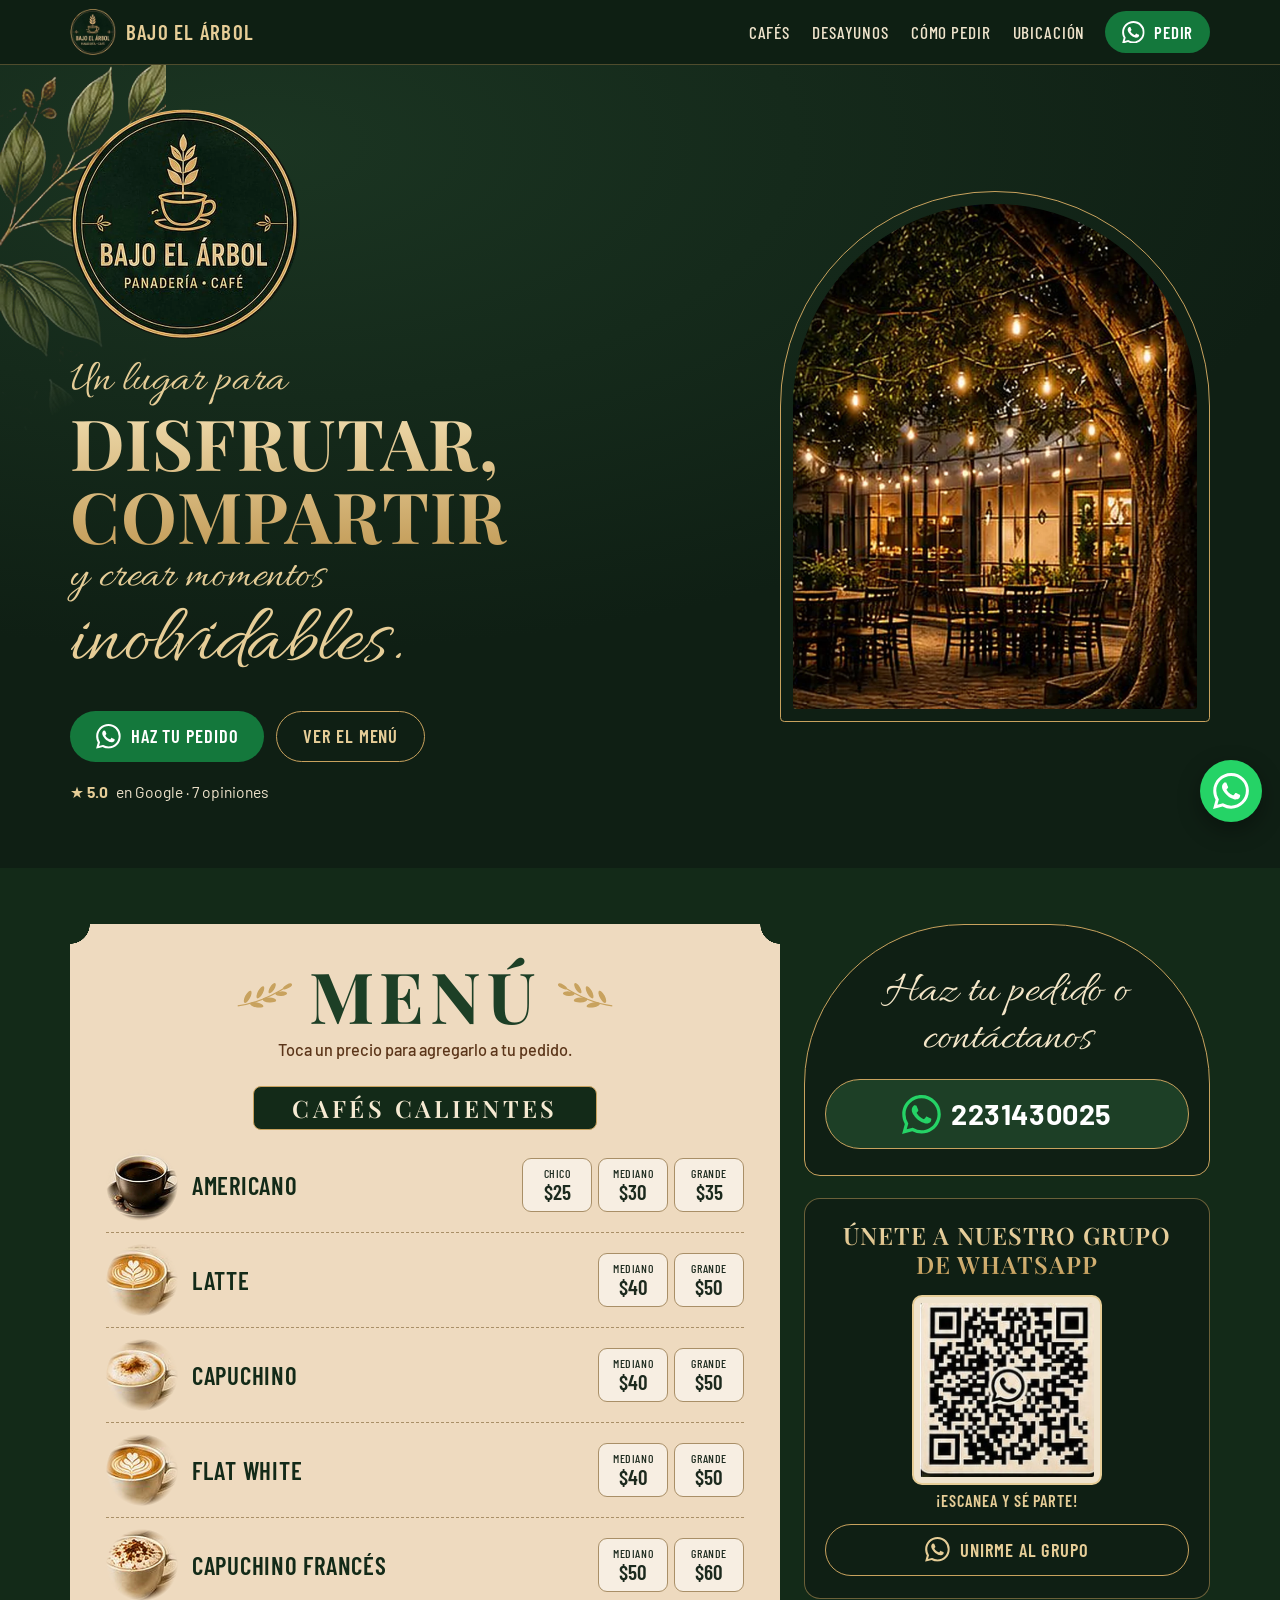
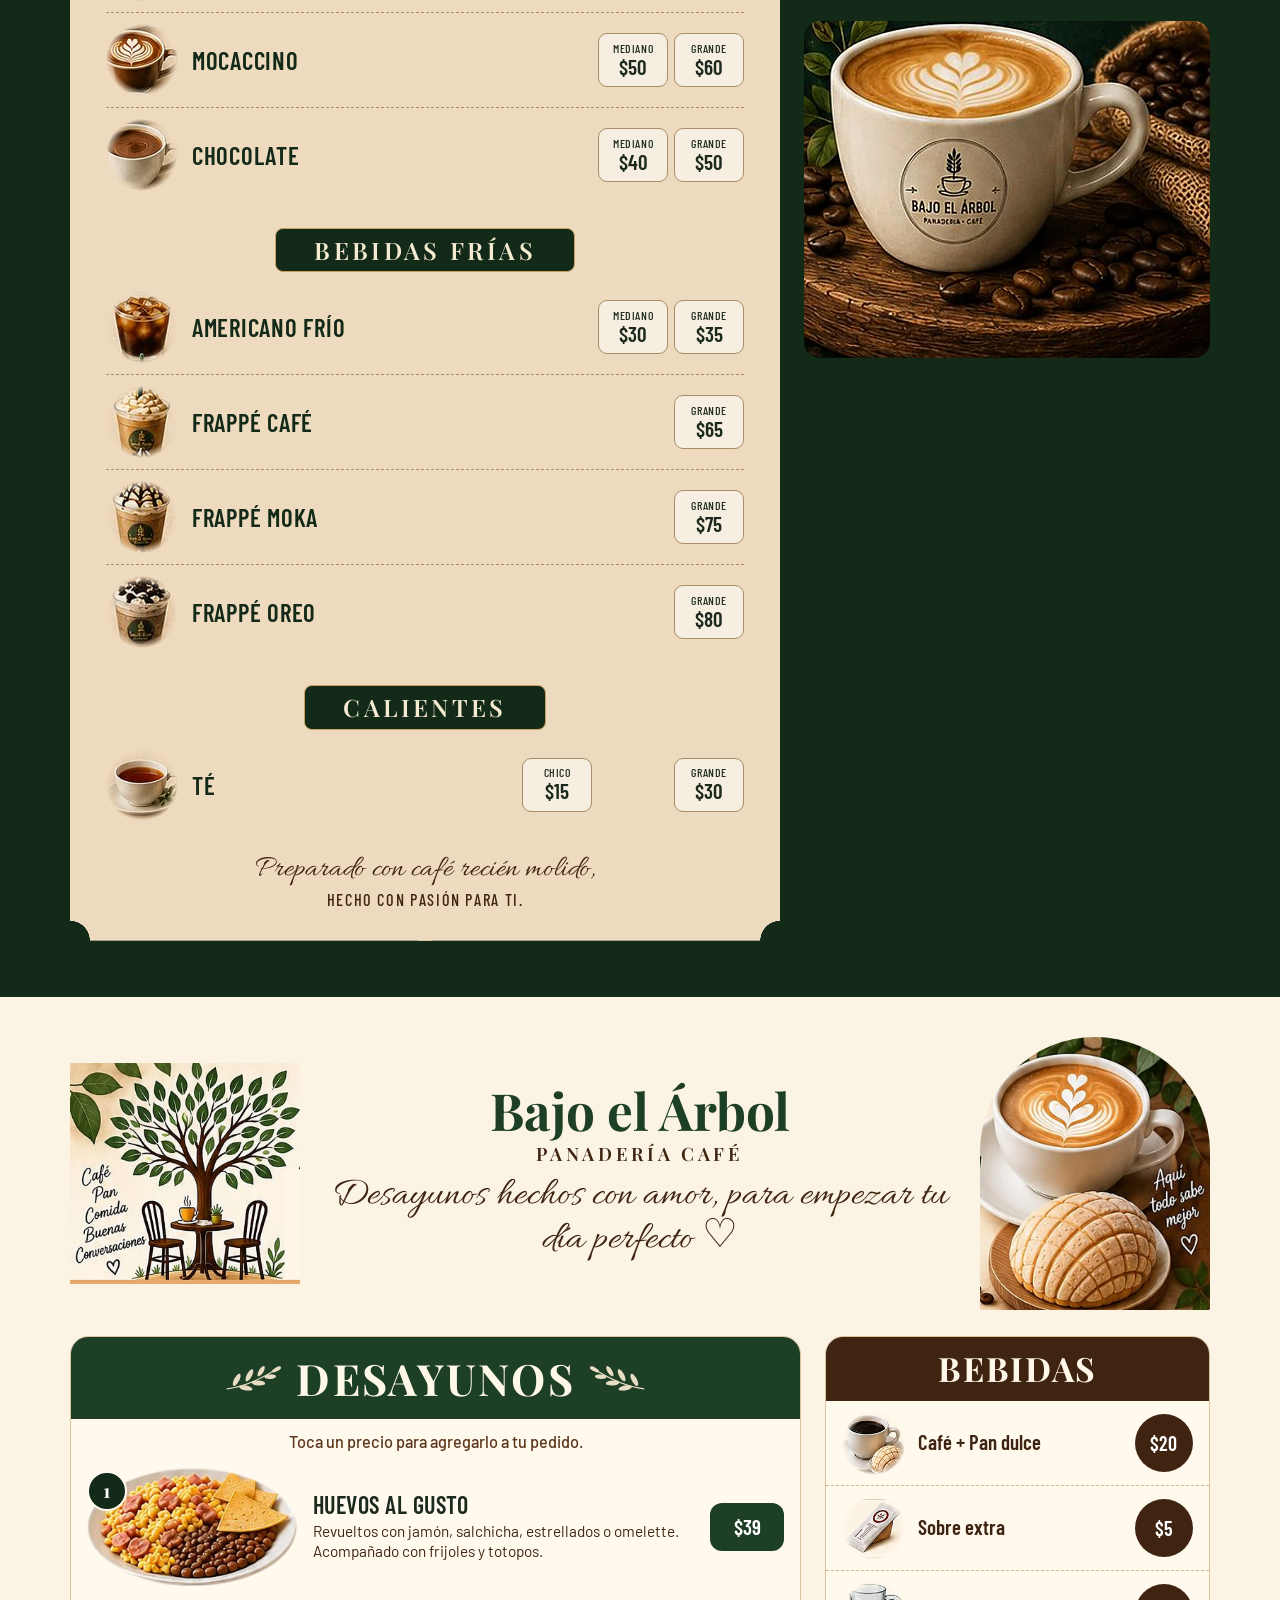
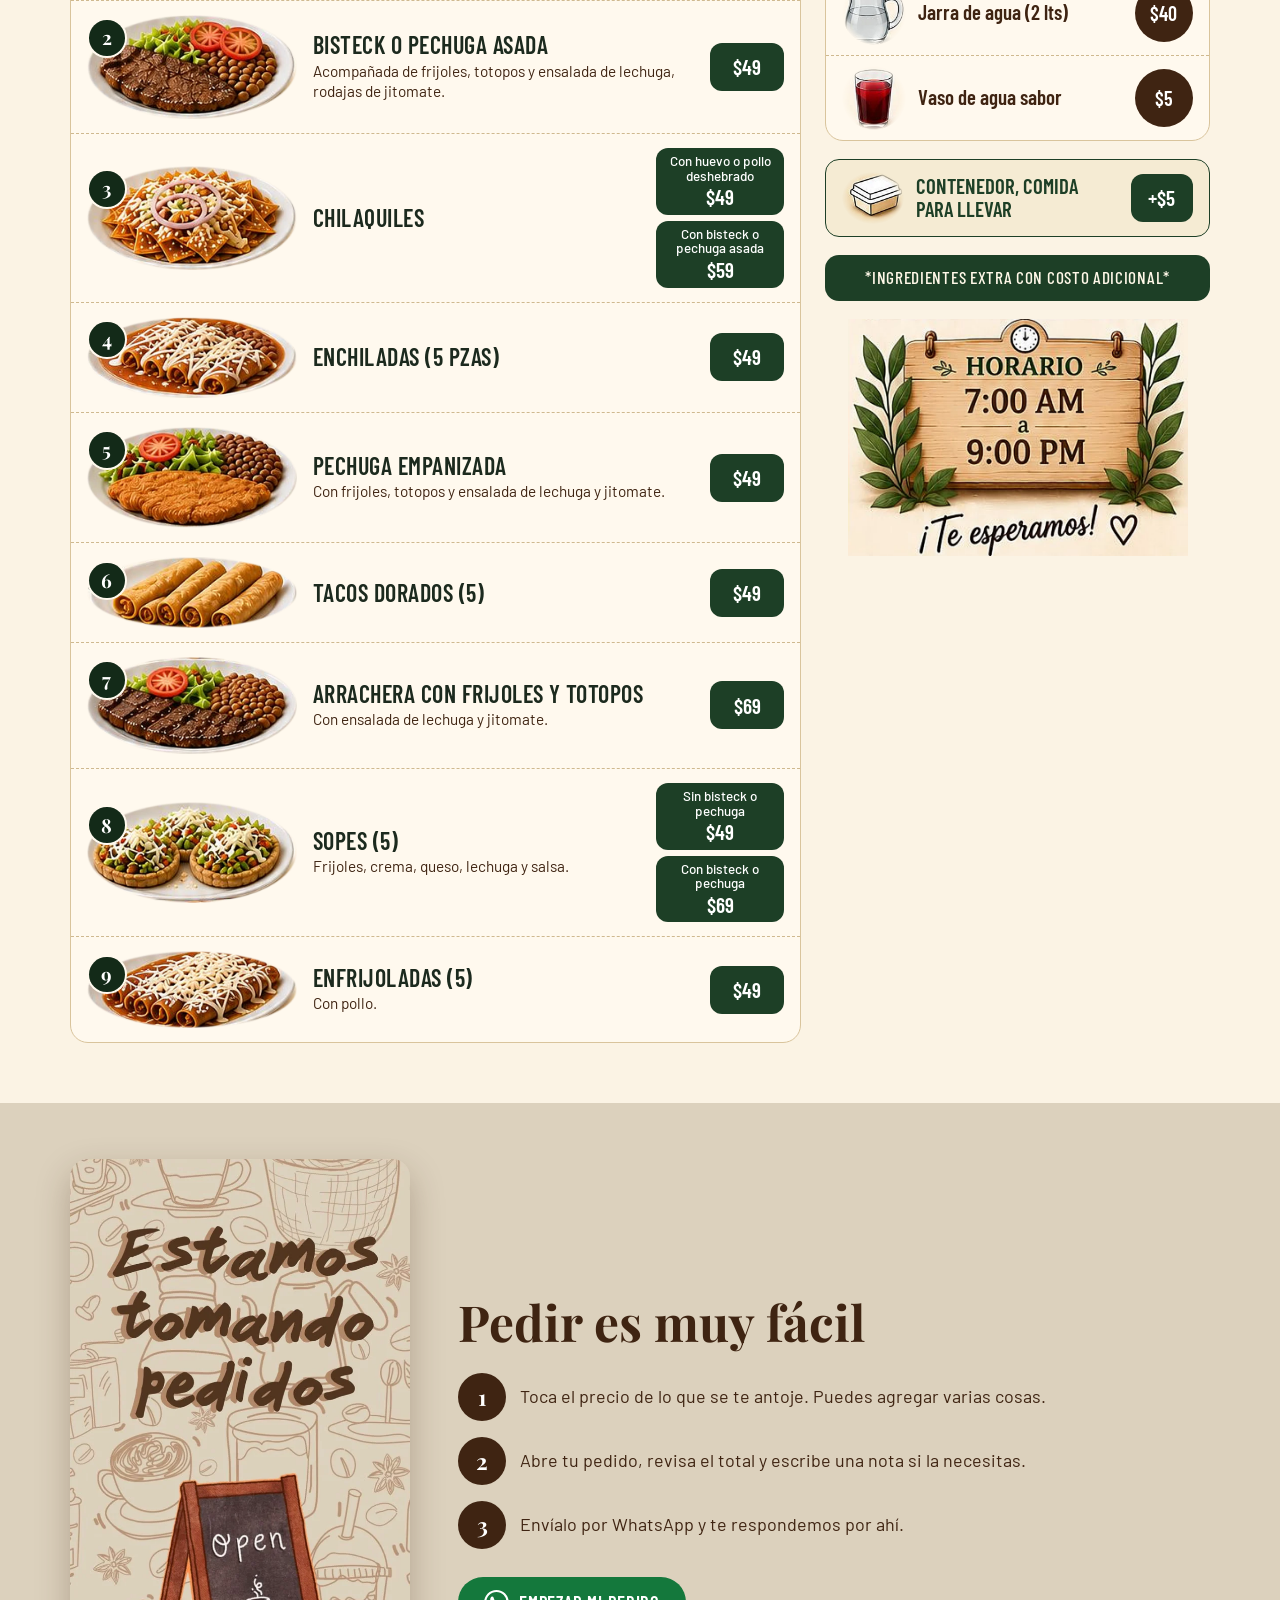
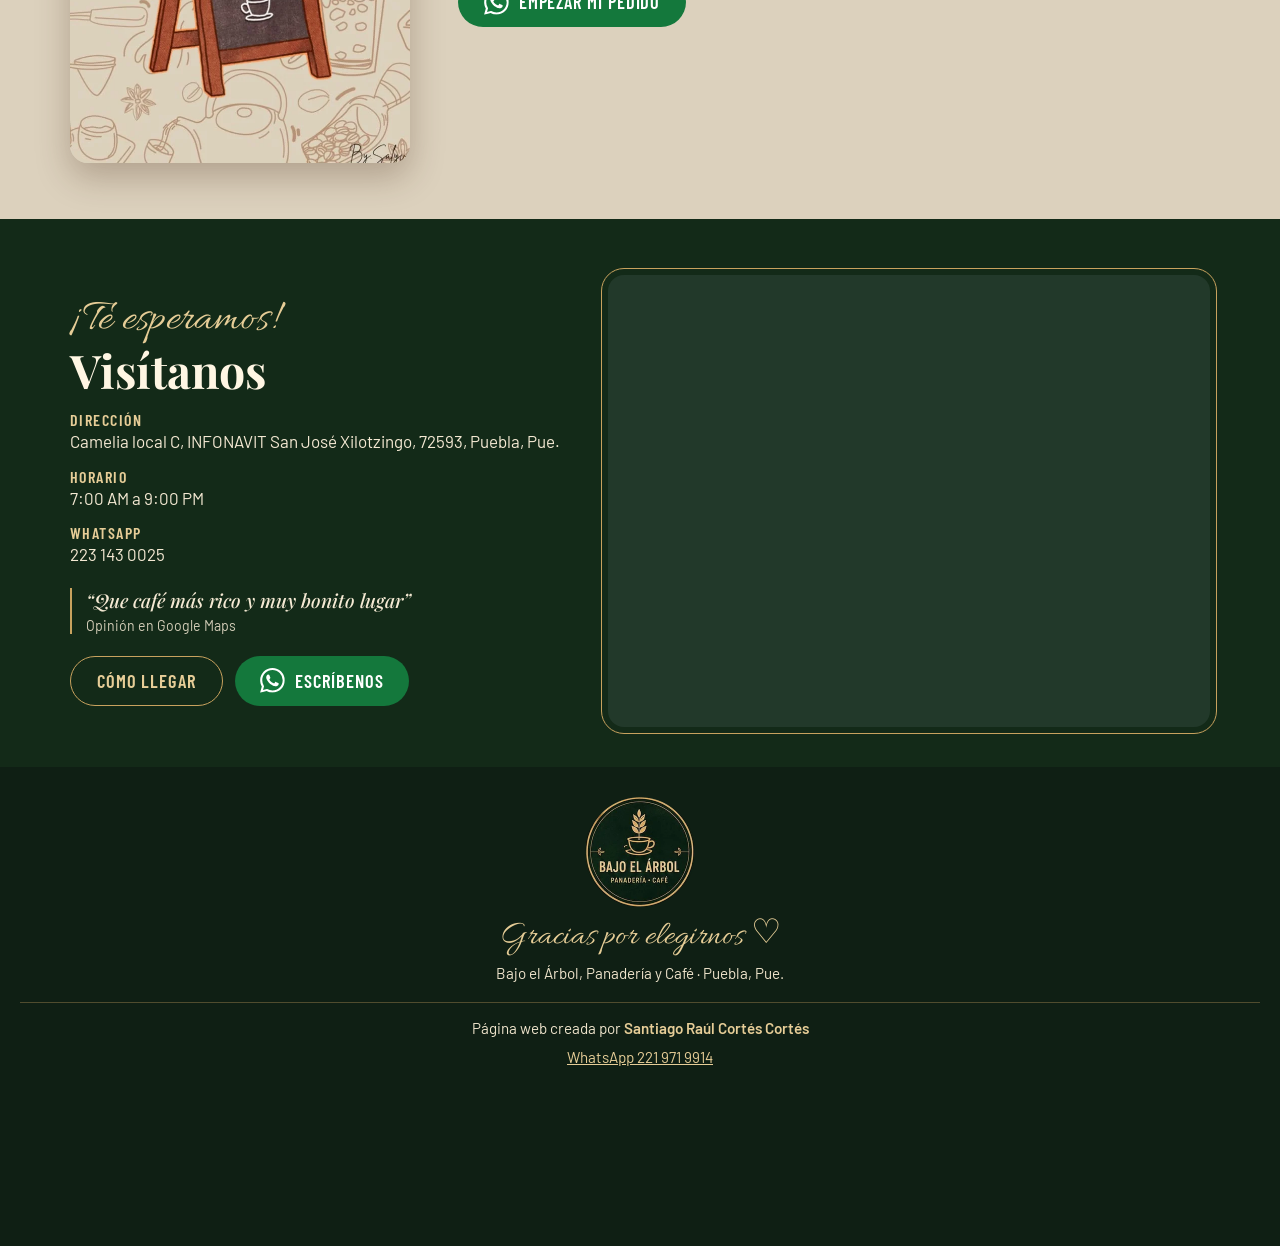
==== index.html @ 3398c183 "Página web de Bajo el Árbol, Panadería y Café Co-Authored-By: Claude Opus 5.5 <noreply@anthropic.com" ====
<!doctype html>
<html lang="es-MX">
<head>
<meta charset="utf-8">
<meta name="viewport" content="width=device-width,initial-scale=1">
<title>Bajo el Árbol | Panadería y café en Xilotzingo, Puebla</title>
<meta name="description" content="Café recién molido, frappés, pan y desayunos desde $39 en INFONAVIT San José Xilotzingo, Puebla. De 7:00 AM a 9:00 PM. Haz tu pedido por WhatsApp.">
<meta name="theme-color" content="#0f1f14">
<meta property="og:title" content="Bajo el Árbol | Panadería y café">
<meta property="og:description" content="Un lugar para disfrutar, compartir y crear momentos inolvidables. Haz tu pedido por WhatsApp.">
<link rel="icon" href="[data-uri]">
<style>@font-face {
  font-family: 'Allura';
  font-style: normal;
  font-weight: 400;
  font-display: swap;
  src: url([data-uri]) format('woff2');
  unicode-range: U+0000-00FF, U+0131, U+0152-0153, U+02BB-02BC, U+02C6, U+02DA, U+02DC, U+0304, U+0308, U+0329, U+2000-206F, U+20AC, U+2122, U+2191, U+2193, U+2212, U+2215, U+FEFF, U+FFFD;
}
@font-face {
  font-family: 'Barlow';
  font-style: normal;
  font-weight: 400;
  font-display: swap;
  src: url([data-uri]) format('woff2');
  unicode-range: U+0000-00FF, U+0131, U+0152-0153, U+02BB-02BC, U+02C6, U+02DA, U+02DC, U+0304, U+0308, U+0329, U+2000-206F, U+20AC, U+2122, U+2191, U+2193, U+2212, U+2215, U+FEFF, U+FFFD;
}
@font-face {
  font-family: 'Barlow';
  font-style: normal;
  font-weight: 500;
  font-display: swap;
  src: url([data-uri]) format('woff2');
  unicode-range: U+0000-00FF, U+0131, U+0152-0153, U+02BB-02BC, U+02C6, U+02DA, U+02DC, U+0304, U+0308, U+0329, U+2000-206F, U+20AC, U+2122, U+2191, U+2193, U+2212, U+2215, U+FEFF, U+FFFD;
}
@font-face {
  font-family: 'Barlow';
  font-style: normal;
  font-weight: 600;
  font-display: swap;
  src: url([data-uri]) format('woff2');
  unicode-range: U+0000-00FF, U+0131, U+0152-0153, U+02BB-02BC, U+02C6, U+02DA, U+02DC, U+0304, U+0308, U+0329, U+2000-206F, U+20AC, U+2122, U+2191, U+2193, U+2212, U+2215, U+FEFF, U+FFFD;
}
@font-face {
  font-family: 'Barlow';
  font-style: normal;
  font-weight: 700;
  font-display: swap;
  src: url([data-uri]) format('woff2');
  unicode-range: U+0000-00FF, U+0131, U+0152-0153, U+02BB-02BC, U+02C6, U+02DA, U+02DC, U+0304, U+0308, U+0329, U+2000-206F, U+20AC, U+2122, U+2191, U+2193, U+2212, U+2215, U+FEFF, U+FFFD;
}
@font-face {
  font-family: 'Barlow Condensed';
  font-style: normal;
  font-weight: 500;
  font-display: swap;
  src: url([data-uri]) format('woff2');
  unicode-range: U+0000-00FF, U+0131, U+0152-0153, U+02BB-02BC, U+02C6, U+02DA, U+02DC, U+0304, U+0308, U+0329, U+2000-206F, U+20AC, U+2122, U+2191, U+2193, U+2212, U+2215, U+FEFF, U+FFFD;
}
@font-face {
  font-family: 'Barlow Condensed';
  font-style: normal;
  font-weight: 600;
  font-display: swap;
  src: url([data-uri]) format('woff2');
  unicode-range: U+0000-00FF, U+0131, U+0152-0153, U+02BB-02BC, U+02C6, U+02DA, U+02DC, U+0304, U+0308, U+0329, U+2000-206F, U+20AC, U+2122, U+2191, U+2193, U+2212, U+2215, U+FEFF, U+FFFD;
}
@font-face {
  font-family: 'Playfair Display';
  font-style: italic;
  font-weight: 500;
  font-display: swap;
  src: url([data-uri]) format('woff2');
  unicode-range: U+0000-00FF, U+0131, U+0152-0153, U+02BB-02BC, U+02C6, U+02DA, U+02DC, U+0304, U+0308, U+0329, U+2000-206F, U+20AC, U+2122, U+2191, U+2193, U+2212, U+2215, U+FEFF, U+FFFD;
}
@font-face {
  font-family: 'Playfair Display';
  font-style: normal;
  font-weight: 600;
  font-display: swap;
  src: url([data-uri]) format('woff2');
  unicode-range: U+0000-00FF, U+0131, U+0152-0153, U+02BB-02BC, U+02C6, U+02DA, U+02DC, U+0304, U+0308, U+0329, U+2000-206F, U+20AC, U+2122, U+2191, U+2193, U+2212, U+2215, U+FEFF, U+FFFD;
}
@font-face {
  font-family: 'Playfair Display';
  font-style: normal;
  font-weight: 700;
  font-display: swap;
  src: url([data-uri]) format('woff2');
  unicode-range: U+0000-00FF, U+0131, U+0152-0153, U+02BB-02BC, U+02C6, U+02DA, U+02DC, U+0304, U+0308, U+0329, U+2000-206F, U+20AC, U+2122, U+2191, U+2193, U+2212, U+2215, U+FEFF, U+FFFD;
}</style>
<script type="application/ld+json">{"@context":"https://schema.org","@type":"CafeOrCoffeeShop","name":"Bajo el Árbol, Panadería y Café","servesCuisine":["Café","Panadería","Desayunos mexicanos"],"priceRange":"$","address":{"@type":"PostalAddress","streetAddress":"Camelia local C, INFONAVIT San José Xilotzingo","postalCode":"72593","addressLocality":"Heroica Puebla de Zaragoza","addressRegion":"Puebla","addressCountry":"MX"},"geo":{"@type":"GeoCoordinates","latitude":18.9895016,"longitude":-98.1973032},"hasMap":"https://maps.app.goo.gl/rSe357Wi8hn8R2sv7"}</script>
<style>
:root{--bosque:#0f1f14;--bosque2:#132a18;--verde:#1d3f26;--oro:#c8a25e;--oro2:#e6cd97;--papel:#eedabf;--linea:#a98f67;--crema:#fbf3e4;--cafe:#3f2412;--cafe2:#5b3519;--beige:#dcd1bd;--tinta:#1c2a1e;--wa:#25d366;--wa2:#14783c;
--serif:"Playfair Display",Georgia,serif;--cond:"Barlow Condensed","Arial Narrow",sans-serif;--sans:"Barlow",system-ui,sans-serif;--script:"Allura","Segoe Script",cursive}
*{box-sizing:border-box}html{scroll-behavior:smooth;scroll-padding-top:76px;-webkit-text-size-adjust:100%}
body{margin:0;font:400 17px/1.5 var(--sans);color:var(--tinta);background:var(--bosque)}
img{max-width:100%;height:auto;display:block}ul{list-style:none;margin:0;padding:0}h1,h2,h3,h4,p{margin:0}a{color:inherit}
button{font:inherit;color:inherit;background:none;border:0;cursor:pointer}
:focus-visible{outline:3px solid var(--oro2);outline-offset:2px}
.sr{position:absolute;width:1px;height:1px;overflow:hidden;clip-path:inset(50%);white-space:nowrap}
.ico{width:1.35em;height:1.35em;fill:currentColor;flex:none}
.rama{width:58px;height:26px;color:var(--oro);flex:none}.rama.inv{transform:scaleX(-1)}
.envuelto{width:min(1180px,100%);margin-inline:auto;padding-inline:20px}
.btn{display:inline-flex;align-items:center;justify-content:center;gap:.55em;min-height:50px;padding:.7em 1.4em;border-radius:999px;font:600 1.15rem/1.1 var(--cond);letter-spacing:.05em;text-transform:uppercase;text-decoration:none;transition:background .15s,color .15s,transform .15s}
.btn:hover{transform:translateY(-1px)}
.btn-wa{background:var(--wa2);color:#fff}.btn-wa:hover{background:#0f6531}
.btn-oro{border:1.5px solid var(--oro);color:var(--oro2)}.btn-oro:hover{background:var(--oro);color:var(--bosque)}
.guion{font:400 clamp(2rem,5vw,2.8rem)/1.1 var(--script)}

/* Encabezado */
.top{position:sticky;top:0;z-index:20;background:rgba(15,31,20,.97);border-bottom:1px solid rgba(200,162,94,.35)}
.top .envuelto{display:flex;align-items:center;gap:20px;min-height:64px}
.marca{display:flex;align-items:center;gap:10px;text-decoration:none;color:var(--oro2);font:600 1.3rem/1 var(--cond);letter-spacing:.06em;text-transform:uppercase}
.marca img{width:46px;height:46px}
.top nav{display:flex;gap:22px;margin-left:auto}
.top nav a{font:500 1.08rem var(--cond);letter-spacing:.05em;color:#efe4cc;text-decoration:none;text-transform:uppercase;padding:8px 0}
.top nav a:hover{color:var(--oro2)}
.top .btn{min-height:42px;padding:.45em 1em;font-size:1.05rem}
@media(max-width:820px){.top nav{display:none}.top .btn{margin-left:auto}}

/* Portada */
.hero{position:relative;overflow:hidden;background:radial-gradient(120% 90% at 20% 10%,#1b3522 0,var(--bosque) 70%);color:var(--oro2)}
.hojas{position:absolute;left:0;top:0;width:clamp(90px,13vw,190px);mix-blend-mode:lighten;opacity:.8;pointer-events:none;-webkit-mask-image:linear-gradient(150deg,#000 30%,transparent 72%);mask-image:linear-gradient(150deg,#000 30%,transparent 72%)}
.hero .envuelto{position:relative;display:grid;grid-template-columns:1.1fr .9fr;gap:40px;align-items:center;padding-block:44px 64px}
.hero-logo{width:clamp(170px,19vw,230px);margin-bottom:18px}
.hero h1{font-weight:400}
.hero h1 .guion{display:block;color:var(--oro2)}
.hero h1 strong{display:block;font:700 clamp(2.5rem,6.2vw,4.4rem)/1.04 var(--serif);letter-spacing:.015em;text-transform:uppercase;background:linear-gradient(180deg,#f0dcae,#c39c58);-webkit-background-clip:text;background-clip:text;color:transparent}
.hero h1 .inol{font-size:clamp(3rem,8vw,5.2rem);line-height:1}
.hero-cta{display:flex;flex-wrap:wrap;gap:12px;margin-top:26px}
.estrellas{display:inline-flex;align-items:center;gap:8px;margin-top:18px;color:#efe4cc;font-size:.98rem;text-decoration:none}
.estrellas b{color:var(--oro2)}.estrellas:hover{text-decoration:underline}
.arco{position:relative;justify-self:end;width:min(430px,100%);padding:12px;border:1.5px solid var(--oro);border-radius:999px 999px 20px 20px}
.arco img{width:100%;aspect-ratio:4/5;object-fit:cover;border-radius:999px 999px 12px 12px}
@media(max-width:820px){.hero .envuelto{grid-template-columns:1fr;text-align:center;padding-block:28px 44px;gap:30px}.hero-logo{margin-inline:auto}.hero-cta{justify-content:center}.arco{justify-self:center;width:min(340px,100%)}}

/* Menú de cafés */
.cafes{position:relative;background:var(--bosque2);padding-block:56px}
.cafes-grid{display:grid;grid-template-columns:minmax(0,1.75fr) minmax(280px,1fr);gap:24px;align-items:start}
.papel{--r:20px;position:relative;padding:36px clamp(14px,3vw,36px) 28px;background:radial-gradient(var(--r) at 0 0,#0000 98%,var(--papel)) 0 0/51% 51% no-repeat,radial-gradient(var(--r) at 100% 0,#0000 98%,var(--papel)) 100% 0/51% 51% no-repeat,radial-gradient(var(--r) at 0 100%,#0000 98%,var(--papel)) 0 100%/51% 51% no-repeat,radial-gradient(var(--r) at 100% 100%,#0000 98%,var(--papel)) 100% 100%/51% 51% no-repeat}
.titulo-menu{display:flex;align-items:center;justify-content:center;gap:16px;font:700 clamp(2.6rem,8vw,4.4rem)/1 var(--serif);letter-spacing:.08em;text-transform:uppercase;color:var(--verde)}
.ayuda{text-align:center;font:500 1.02rem/1.3 var(--sans);color:var(--cafe2);margin:8px 0 22px}
.cinta{width:fit-content;margin:26px auto 8px;padding:.28em 1.6em;background:var(--bosque2);border:1px solid var(--oro);border-radius:8px;color:#f6ead2;font:600 clamp(1.15rem,3vw,1.5rem)/1.2 var(--serif);letter-spacing:.14em;text-transform:uppercase;text-align:center}
.fila{display:grid;grid-template-columns:72px minmax(0,1fr) 222px;gap:14px;align-items:center;padding:11px 0;border-bottom:1px dashed var(--linea)}
.lista .fila:last-child{border-bottom:0}
.taza-mini{width:72px;height:72px;object-fit:cover;-webkit-mask-image:radial-gradient(closest-side,#000 78%,transparent 100%);mask-image:radial-gradient(closest-side,#000 78%,transparent 100%)}
.fila h4{font:600 clamp(1.15rem,3.2vw,1.55rem)/1.05 var(--cond);letter-spacing:.03em;text-transform:uppercase;color:var(--bosque2)}
.precios{display:grid;grid-template-columns:repeat(3,1fr);gap:6px}
.precio{position:relative;display:flex;flex-direction:column;align-items:center;justify-content:center;min-height:50px;min-width:44px;padding:4px 2px;border-radius:9px;line-height:1.05;transition:background .15s,color .15s,transform .1s}
.precio small{font:500 .74rem/1.1 var(--cond);letter-spacing:.05em;text-transform:uppercase}
.precio b{font:600 1.32rem/1.1 var(--cond)}
.precios .precio{width:100%;min-height:54px;background:rgba(255,255,255,.55);border:1px solid var(--linea)}
.precios .precio:hover{background:var(--bosque2);color:#fff}
.precio:active{transform:scale(.95)}
.precio.ok{background:var(--wa2)!important;color:#fff!important}
.n{position:absolute;top:-5px;right:-3px;min-width:20px;height:20px;padding:0 5px;border-radius:10px;background:var(--wa2);color:#fff;font:600 .78rem/20px var(--sans);font-style:normal;text-align:center;box-shadow:0 0 0 2px #fff}
.nota-papel{margin-top:22px;text-align:center;color:var(--cafe)}
.nota-papel .guion{display:block;font-size:1.9rem}
.nota-papel span{font:500 1.02rem var(--cond);letter-spacing:.1em;text-transform:uppercase}
@media(max-width:620px){.fila{grid-template-columns:64px minmax(0,1fr);gap:8px 12px;padding:14px 0}.taza-mini{width:64px;height:64px;grid-row:1/3;align-self:start}.fila h4{align-self:end;font-size:1.3rem}.precios{display:flex;gap:8px}.precios>span{flex:0 1 calc(33.33% - 6px);min-width:0}.papel{padding:28px 14px 24px}}

/* Panel lateral */
.panel{display:grid;grid-template-columns:minmax(0,1fr);gap:22px;color:var(--oro2);text-align:center}
.bloque-arco{border:1.5px solid var(--oro);border-radius:160px 160px 16px 16px;padding:44px 20px 26px;background:var(--bosque)}
.bloque-arco .guion{display:block;max-width:10.5em;margin-inline:auto;line-height:1.05;color:#f4e6c8}
.telefono{display:flex;align-items:center;justify-content:center;gap:10px;margin-top:16px;padding:.5em .8em;min-height:58px;border:1.5px solid var(--oro);border-radius:999px;background:var(--verde);color:#fff;font:700 clamp(1.5rem,2.6vw,1.8rem)/1 var(--sans);letter-spacing:.02em;text-decoration:none;transition:background .15s}
.telefono:hover{background:var(--wa2)}
.telefono .ico{color:var(--wa)}.telefono:hover .ico{color:#fff}
.grupo{border:1px solid rgba(200,162,94,.5);border-radius:16px;padding:22px 20px;background:var(--bosque)}
.grupo h3{font:600 1.5rem/1.2 var(--serif);text-transform:uppercase;letter-spacing:.04em;background:linear-gradient(180deg,#f0dcae,#c39c58);-webkit-background-clip:text;background-clip:text;color:transparent}
.qr{width:190px;margin:16px auto 6px;padding:6px;background:#efe3cd;border-radius:10px;border:2px solid var(--oro2)}
.qr-txt{font:600 1.02rem var(--cond);letter-spacing:.06em;text-transform:uppercase;margin-bottom:14px}
.grupo .btn{width:100%}
@media(max-width:940px){.cafes-grid{grid-template-columns:1fr}.panel{max-width:520px;margin-inline:auto;width:100%}}
@media(max-width:820px){.qr,.qr-txt{display:none}.grupo .btn{margin-top:14px}}

/* Desayunos */
.desayunos{background:var(--crema);padding-block:40px 60px;color:var(--cafe)}
.des-cab{display:grid;grid-template-columns:230px 1fr 230px;gap:20px;align-items:center;margin-bottom:26px}
.des-cab>img{width:100%;border-radius:0}
.des-cab .pan{border-radius:999px 999px 16px 16px}
.des-txt{text-align:center}
.des-txt .nombre{font:700 clamp(2rem,5vw,3.2rem)/1.05 var(--serif);color:var(--verde)}
.des-txt .sub{font:600 1.15rem var(--serif);letter-spacing:.2em;text-transform:uppercase;margin:4px 0 8px}
.des-txt .guion{display:block;font-size:clamp(1.8rem,4vw,2.5rem)}
@media(max-width:900px){.des-cab{grid-template-columns:1fr;justify-items:center}.des-cab .arbol{display:none}.des-cab .pan{order:2;width:min(240px,70%)}}
.des-grid{display:grid;grid-template-columns:minmax(0,1.9fr) minmax(280px,1fr);gap:24px;align-items:start}
@media(max-width:940px){.des-grid{grid-template-columns:1fr}}
.caja{background:#fff9ee;border:1px solid #d9c49c;border-radius:18px;overflow:hidden}
.caja-tit{display:flex;align-items:center;justify-content:center;gap:14px;padding:.3em 1em;background:var(--verde);color:#fff8e8;font:700 clamp(1.8rem,4.6vw,2.7rem)/1.3 var(--serif);letter-spacing:.05em;text-transform:uppercase}
.caja-tit .rama{color:#e7ddc4}
.caja-tit.cafe{background:var(--cafe);font-size:clamp(1.6rem,3.5vw,2.1rem)}
.plato{display:grid;grid-template-columns:minmax(120px,210px) minmax(0,1fr) auto;gap:16px;align-items:center;padding:14px 16px;border-bottom:1px dashed #cfb98f}
.plato:last-child{border-bottom:0}
.plato-img{position:relative}
.plato-img img{width:100%}
.num{position:absolute;top:0;left:0;width:17%;aspect-ratio:1;margin:2.5% 0 0 1%;display:grid;place-items:center;border-radius:50%;background:var(--bosque2);color:#fff;font:700 clamp(.82rem,1.9vw,1.2rem)/1 var(--serif);box-shadow:0 0 0 2px #fff9ee}
.plato h4{font:600 clamp(1.25rem,2.6vw,1.5rem)/1.1 var(--cond);letter-spacing:.02em;text-transform:uppercase;color:var(--tinta)}
.plato p{font-size:.96rem;line-height:1.3;margin-top:3px;color:var(--cafe)}
.plato-precios{display:flex;flex-direction:column;gap:6px;align-items:stretch}
.precio.verde{background:var(--verde);color:#fff;border-radius:12px;min-width:74px;min-height:48px}
.precio.verde:hover{background:var(--wa2)}
.precio.largo{max-width:128px;padding:6px 8px}
.precio.largo small{text-transform:none;font:500 .84rem/1.1 var(--sans);letter-spacing:0;margin-bottom:2px}
@media(max-width:640px){.plato{grid-template-columns:minmax(0,1fr);gap:10px;padding:18px 16px}.plato-img{width:min(260px,82%);margin-inline:auto}.num{font-size:1rem}.plato-precios{flex-direction:row;gap:8px}.plato-precios .precio{flex:1;max-width:none;min-height:52px}.plato h4{font-size:1.4rem}.plato p{font-size:1rem}}
.lateral{display:grid;grid-template-columns:minmax(0,1fr);gap:18px}
.bebida{display:grid;grid-template-columns:64px minmax(0,1fr) auto;gap:12px;align-items:center;padding:10px 16px;border-bottom:1px dashed #cfb98f}
.bebida:last-child{border-bottom:0}
.bebida img{width:64px;height:64px;object-fit:cover;-webkit-mask-image:radial-gradient(closest-side,#000 78%,transparent 100%);mask-image:radial-gradient(closest-side,#000 78%,transparent 100%)}
.bebida h4{font:600 1.3rem/1.1 var(--cond);color:var(--cafe)}
.precio.redondo{width:58px;height:58px;min-height:0;border-radius:50%;background:var(--cafe);color:#fff}
.precio.redondo:hover{background:var(--wa2)}
.precio.redondo b{font-size:1.25rem}
.extra{display:grid;grid-template-columns:auto minmax(0,1fr) auto;gap:12px;align-items:center;padding:12px 16px;border:1.5px solid var(--verde);border-radius:14px;background:#f5ebd3;color:var(--verde)}
.extra img{width:62px;-webkit-mask-image:radial-gradient(closest-side,#000 74%,transparent 100%);mask-image:radial-gradient(closest-side,#000 74%,transparent 100%)}
.extra h4{font:600 1.3rem/1.1 var(--cond);text-transform:uppercase}
.extra .precio.verde{min-width:62px}
.aviso{padding:12px 16px;border-radius:14px;background:var(--verde);color:#fff8e8;text-align:center;font:500 1.08rem/1.25 var(--cond);letter-spacing:.04em;text-transform:uppercase}
.letrero{width:min(340px,100%);margin-inline:auto}

/* Cómo pedir */
.pedir{background:var(--beige);color:var(--cafe);padding-block:56px}
.pedir .envuelto{display:grid;grid-template-columns:minmax(0,340px) minmax(0,1fr);gap:48px;align-items:center}
.pedir img.poster{width:100%;border-radius:18px;box-shadow:0 14px 34px rgba(63,36,18,.28)}
.pedir h2{font:700 clamp(2.1rem,5vw,3.1rem)/1.1 var(--serif);color:var(--cafe)}
.pasos{counter-reset:p;margin:24px 0 28px;padding:0;list-style:none;display:grid;gap:16px}
.pasos li{counter-increment:p;display:grid;grid-template-columns:48px 1fr;gap:14px;align-items:center;font-size:1.12rem;line-height:1.3}
.pasos li::before{content:counter(p);display:grid;place-items:center;width:48px;height:48px;border-radius:50%;background:var(--cafe);color:#fff;font:700 1.4rem var(--serif)}
@media(max-width:760px){.pedir .envuelto{grid-template-columns:1fr;gap:30px}.pedir img.poster{width:min(300px,100%);margin-inline:auto;order:2}}

/* Ubicación */
.ubica{position:relative;overflow:hidden;background:var(--bosque2);color:#f4e9d3;padding-block:56px 40px}
.ubica .envuelto{display:grid;grid-template-columns:minmax(0,1fr) minmax(0,1.2fr);gap:36px;align-items:center}
.ubica .guion{color:var(--oro2);display:block}
.ubica h2{font:700 clamp(2rem,4.6vw,2.9rem)/1.1 var(--serif);color:#fff6e3;margin-bottom:14px}
.dato{margin-top:12px}.dato b{display:block;font:600 1rem var(--cond);letter-spacing:.09em;text-transform:uppercase;color:var(--oro2)}
.cita{margin:20px 0;padding-left:14px;border-left:2px solid var(--oro);font:italic 500 1.2rem/1.3 var(--serif)}
.cita small{display:block;font:400 .88rem var(--sans);margin-top:4px;opacity:.85}
.ubica .acciones{display:flex;flex-wrap:wrap;gap:12px;margin-top:22px}
.mapa{width:100%;aspect-ratio:4/3;border:0;border-radius:16px;outline:1.5px solid var(--oro);outline-offset:6px;background:#22392a}
@media(max-width:820px){.ubica .envuelto{grid-template-columns:1fr}}
.pie{background:var(--bosque);color:#efe4cc;text-align:center;padding:30px 20px 170px}
.pie img{width:110px;margin:0 auto 12px}
.pie .guion{display:block;color:var(--oro2);font-size:2.1rem}
.pie p{font-size:.95rem;margin-top:6px}
.creador{margin-top:18px!important;padding-top:14px;border-top:1px solid rgba(200,162,94,.35);line-height:1.5}.creador b{font-weight:600;color:var(--oro2)}.creador a{display:inline-block;padding:6px 4px;color:var(--oro2)}

/* WhatsApp flotante y pedido */
.flotante{position:fixed;right:18px;bottom:78px;z-index:30;width:62px;height:62px;display:grid;place-items:center;border-radius:50%;background:var(--wa);color:#fff;box-shadow:0 8px 22px rgba(0,0,0,.35);transition:transform .15s,bottom .2s}
.flotante:hover{transform:scale(1.07)}.flotante svg{width:36px;height:36px;fill:currentColor}
.con-pedido .flotante{bottom:148px}
.barra{position:fixed;left:50%;bottom:74px;z-index:29;transform:translateX(-50%);width:min(560px,calc(100% - 24px));display:flex;align-items:center;justify-content:space-between;gap:12px;min-height:60px;padding:8px 10px 8px 22px;border-radius:999px;background:var(--bosque);border:1.5px solid var(--oro);color:#fff;font:600 1.2rem var(--cond);letter-spacing:.03em;box-shadow:0 10px 26px rgba(0,0,0,.4)}
.barra[hidden]{display:none}
.barra em{font-style:normal;padding:.55em 1em;border-radius:999px;background:var(--wa2);text-transform:uppercase;font-size:1.05rem}
.hoja{width:min(520px,100%);max-height:88vh;max-height:88dvh;padding:0;border:0;border-radius:20px;background:var(--crema);color:var(--cafe)}
.hoja::backdrop{background:rgba(8,16,10,.65)}
.hoja-int{display:flex;flex-direction:column;gap:14px;padding:22px}
.hoja-cab{display:flex;justify-content:space-between;align-items:center}
.hoja h2{font:700 1.8rem var(--serif);color:var(--verde)}
.cerrar{width:44px;height:44px;border-radius:50%;font-size:1.6rem;line-height:1}.cerrar:hover{background:#eadfc6}
.items li{display:grid;grid-template-columns:minmax(0,1fr) auto auto;gap:10px;align-items:center;padding:9px 0;border-bottom:1px dashed #cfb98f}
.items .nom{font-weight:500;line-height:1.2}
.items .sub{font-weight:600;min-width:46px;text-align:right}
.cant{display:flex;align-items:center;gap:2px}
.cant button{width:40px;height:40px;border-radius:50%;background:#eadfc6;font-size:1.25rem;font-weight:600;color:var(--verde)}
.cant button:hover{background:var(--oro2)}.cant span{min-width:26px;text-align:center;font-weight:600}
.total{display:flex;justify-content:space-between;font:700 1.45rem var(--serif);color:var(--verde)}
.hoja label{font-weight:500;font-size:.98rem}
.hoja textarea{display:block;width:100%;margin-top:5px;padding:10px 12px;min-height:72px;border:1px solid #bfa97f;border-radius:10px;background:#fff;font:inherit;color:var(--tinta);resize:vertical}
.hoja .btn{width:100%}
.vaciar{align-self:center;padding:8px 12px;text-decoration:underline;color:var(--cafe2)}
.nota-ext{font-size:.92rem;line-height:1.3}
@media(max-width:560px){.hoja{margin:auto 0 0;width:100%;max-width:100%;border-radius:20px 20px 0 0}}
.ayuda-des{margin:12px 16px 2px}
@media(max-width:620px){.envuelto{padding-inline:14px}.cafes{padding-block:36px}.desayunos{padding-block:32px 44px}.pedir,.ubica{padding-block:44px}}
@media(max-width:420px){.caja-tit .rama{display:none}.titulo-menu{gap:8px}.titulo-menu .rama{width:34px;height:16px}.bebida{padding:10px 12px;gap:10px}.extra{padding:12px}}
@media(max-width:350px){.marca span{display:none}.btn{padding-inline:1.1em}}
@media(prefers-reduced-motion:reduce){html{scroll-behavior:auto}*{transition:none!important}}
</style>
</head>
<body>
<svg width="0" height="0" style="position:absolute" aria-hidden="true">
<symbol id="wa" viewBox="0 0 24 24"><path d="M17.472 14.382c-.297-.149-1.758-.867-2.03-.967-.273-.099-.471-.148-.67.15-.197.297-.767.966-.94 1.164-.173.199-.347.223-.644.075-.297-.15-1.255-.463-2.39-1.475-.883-.788-1.48-1.761-1.653-2.059-.173-.297-.018-.458.13-.606.134-.133.298-.347.446-.52.149-.174.198-.298.298-.497.099-.198.05-.371-.025-.52-.075-.149-.669-1.612-.916-2.207-.242-.579-.487-.5-.669-.51-.173-.008-.371-.01-.57-.01-.198 0-.52.074-.792.372-.272.297-1.04 1.016-1.04 2.479 0 1.462 1.065 2.875 1.213 3.074.149.198 2.096 3.2 5.077 4.487.709.306 1.262.489 1.694.625.712.227 1.36.195 1.871.118.571-.085 1.758-.719 2.006-1.413.248-.694.248-1.289.173-1.413-.074-.124-.272-.198-.57-.347m-5.421 7.403h-.004a9.87 9.87 0 01-5.031-1.378l-.361-.214-3.741.982.998-3.648-.235-.374a9.86 9.86 0 01-1.51-5.26c.001-5.45 4.436-9.884 9.888-9.884 2.64 0 5.122 1.03 6.988 2.898a9.825 9.825 0 012.893 6.994c-.003 5.45-4.437 9.884-9.885 9.884m8.413-18.297A11.815 11.815 0 0012.05 0C5.495 0 .16 5.335.157 11.892c0 2.096.547 4.142 1.588 5.945L.057 24l6.305-1.654a11.882 11.882 0 005.683 1.448h.005c6.554 0 11.89-5.335 11.893-11.893a11.821 11.821 0 00-3.48-8.413z"/></symbol>
<symbol id="ramita" viewBox="0 0 64 28"><path d="M3 26C20 24 40 16 60 3" stroke="currentColor" stroke-width="1.2" fill="none"/><g fill="currentColor"><ellipse cx="14" cy="16" rx="7.5" ry="2.8" transform="rotate(-62 14 16)"/><ellipse cx="28" cy="11" rx="7.5" ry="2.8" transform="rotate(-62 28 11)"/><ellipse cx="41" cy="6.5" rx="6.5" ry="2.5" transform="rotate(-58 41 6.5)"/><ellipse cx="24" cy="25" rx="7.5" ry="2.8" transform="rotate(12 24 25)"/><ellipse cx="38" cy="19.5" rx="7.5" ry="2.8" transform="rotate(4 38 19.5)"/><ellipse cx="51" cy="12.5" rx="6.5" ry="2.5" transform="rotate(-4 51 12.5)"/><ellipse cx="58" cy="4.5" rx="5.5" ry="2.2" transform="rotate(-30 58 4.5)"/></g></symbol>
</svg>

<header class="top"><div class="envuelto">
<a class="marca" href="#inicio"><img src="[data-uri]" alt="" width="46" height="46"><span>Bajo el Árbol</span></a>
<nav aria-label="Secciones"><a href="#cafes">Cafés</a><a href="#desayunos">Desayunos</a><a href="#pedir">Cómo pedir</a><a href="#ubicacion">Ubicación</a></nav>
<a class="btn btn-wa" href="https://wa.me/522231430025?text=Hola%2C%20Bajo%20el%20%C3%81rbol.%20Quisiera%20hacer%20un%20pedido." data-wa="Hola, Bajo el Árbol. Quisiera hacer un pedido." target="_blank" rel="noopener"><svg class="ico" viewBox="0 0 24 24" aria-hidden="true"><use href="#wa"/></svg>Pedir</a>
</div></header>

<main id="inicio">
<section class="hero">
<img class="hojas" src="[data-uri]" alt="">
<div class="envuelto">
<div>
<img class="hero-logo" src="[data-uri]" alt="Bajo el Árbol, Panadería y Café" width="230" height="230">
<h1><span class="guion">Un lugar para</span><strong>Disfrutar,<br>compartir</strong><span class="guion">y crear momentos</span><span class="guion inol">inolvidables.</span></h1>
<div class="hero-cta">
<a class="btn btn-wa" href="https://wa.me/522231430025?text=Hola%2C%20Bajo%20el%20%C3%81rbol.%20Quisiera%20hacer%20un%20pedido." data-wa="Hola, Bajo el Árbol. Quisiera hacer un pedido." target="_blank" rel="noopener"><svg class="ico" viewBox="0 0 24 24" aria-hidden="true"><use href="#wa"/></svg>Haz tu pedido</a>
<a class="btn btn-oro" href="#cafes">Ver el menú</a>
</div>
<a class="estrellas" href="https://maps.app.goo.gl/rSe357Wi8hn8R2sv7" target="_blank" rel="noopener"><b>★ 5.0</b> en Google · 7 opiniones</a>
</div>
<div class="arco"><img src="[data-uri]" alt="Terraza de noche bajo un árbol, con mesas de madera y series de luces" width="972" height="1206"></div>
</div>
</section>

<section class="cafes" id="cafes"><div class="envuelto cafes-grid">
<div class="papel">
<h2 class="titulo-menu"><svg class="rama" viewBox="0 0 64 28" aria-hidden="true"><use href="#ramita"/></svg>Menú<svg class="rama inv" viewBox="0 0 64 28" aria-hidden="true"><use href="#ramita"/></svg></h2>
<p class="ayuda">Toca un precio para agregarlo a tu pedido.</p>
<h3 class="cinta">Cafés calientes</h3><ul class="lista"><li class="fila"><img class="taza-mini" src="[data-uri]" alt="Café americano en taza oscura" width="264" height="264"><h4>Americano</h4><div class="precios"><span style="grid-column:1"><button type="button" class="precio" data-name="Americano chico" data-price="25" aria-label="Agregar Americano chico, $25 pesos"><small>Chico</small><b>$25</b><i class="n" hidden></i></button></span><span style="grid-column:2"><button type="button" class="precio" data-name="Americano mediano" data-price="30" aria-label="Agregar Americano mediano, $30 pesos"><small>Mediano</small><b>$30</b><i class="n" hidden></i></button></span><span style="grid-column:3"><button type="button" class="precio" data-name="Americano grande" data-price="35" aria-label="Agregar Americano grande, $35 pesos"><small>Grande</small><b>$35</b><i class="n" hidden></i></button></span></div></li><li class="fila"><img class="taza-mini" src="[data-uri]" alt="Latte con arte en la espuma" width="264" height="264"><h4>Latte</h4><div class="precios"><span style="grid-column:2"><button type="button" class="precio" data-name="Latte mediano" data-price="40" aria-label="Agregar Latte mediano, $40 pesos"><small>Mediano</small><b>$40</b><i class="n" hidden></i></button></span><span style="grid-column:3"><button type="button" class="precio" data-name="Latte grande" data-price="50" aria-label="Agregar Latte grande, $50 pesos"><small>Grande</small><b>$50</b><i class="n" hidden></i></button></span></div></li><li class="fila"><img class="taza-mini" src="[data-uri]" alt="Capuchino con canela" width="264" height="264"><h4>Capuchino</h4><div class="precios"><span style="grid-column:2"><button type="button" class="precio" data-name="Capuchino mediano" data-price="40" aria-label="Agregar Capuchino mediano, $40 pesos"><small>Mediano</small><b>$40</b><i class="n" hidden></i></button></span><span style="grid-column:3"><button type="button" class="precio" data-name="Capuchino grande" data-price="50" aria-label="Agregar Capuchino grande, $50 pesos"><small>Grande</small><b>$50</b><i class="n" hidden></i></button></span></div></li><li class="fila"><img class="taza-mini" src="[data-uri]" alt="Flat white con arte en la espuma" width="264" height="264"><h4>Flat White</h4><div class="precios"><span style="grid-column:2"><button type="button" class="precio" data-name="Flat White mediano" data-price="40" aria-label="Agregar Flat White mediano, $40 pesos"><small>Mediano</small><b>$40</b><i class="n" hidden></i></button></span><span style="grid-column:3"><button type="button" class="precio" data-name="Flat White grande" data-price="50" aria-label="Agregar Flat White grande, $50 pesos"><small>Grande</small><b>$50</b><i class="n" hidden></i></button></span></div></li><li class="fila"><img class="taza-mini" src="[data-uri]" alt="Capuchino francés con cacao" width="264" height="264"><h4>Capuchino Francés</h4><div class="precios"><span style="grid-column:2"><button type="button" class="precio" data-name="Capuchino Francés mediano" data-price="50" aria-label="Agregar Capuchino Francés mediano, $50 pesos"><small>Mediano</small><b>$50</b><i class="n" hidden></i></button></span><span style="grid-column:3"><button type="button" class="precio" data-name="Capuchino Francés grande" data-price="60" aria-label="Agregar Capuchino Francés grande, $60 pesos"><small>Grande</small><b>$60</b><i class="n" hidden></i></button></span></div></li><li class="fila"><img class="taza-mini" src="[data-uri]" alt="Mocaccino con arte en la espuma" width="264" height="264"><h4>Mocaccino</h4><div class="precios"><span style="grid-column:2"><button type="button" class="precio" data-name="Mocaccino mediano" data-price="50" aria-label="Agregar Mocaccino mediano, $50 pesos"><small>Mediano</small><b>$50</b><i class="n" hidden></i></button></span><span style="grid-column:3"><button type="button" class="precio" data-name="Mocaccino grande" data-price="60" aria-label="Agregar Mocaccino grande, $60 pesos"><small>Grande</small><b>$60</b><i class="n" hidden></i></button></span></div></li><li class="fila"><img class="taza-mini" src="[data-uri]" alt="Taza de chocolate caliente" width="264" height="264"><h4>Chocolate</h4><div class="precios"><span style="grid-column:2"><button type="button" class="precio" data-name="Chocolate mediano" data-price="40" aria-label="Agregar Chocolate mediano, $40 pesos"><small>Mediano</small><b>$40</b><i class="n" hidden></i></button></span><span style="grid-column:3"><button type="button" class="precio" data-name="Chocolate grande" data-price="50" aria-label="Agregar Chocolate grande, $50 pesos"><small>Grande</small><b>$50</b><i class="n" hidden></i></button></span></div></li></ul>
<h3 class="cinta">Bebidas frías</h3><ul class="lista"><li class="fila"><img class="taza-mini" src="[data-uri]" alt="Americano frío con hielo" width="264" height="264"><h4>Americano Frío</h4><div class="precios"><span style="grid-column:2"><button type="button" class="precio" data-name="Americano Frío mediano" data-price="30" aria-label="Agregar Americano Frío mediano, $30 pesos"><small>Mediano</small><b>$30</b><i class="n" hidden></i></button></span><span style="grid-column:3"><button type="button" class="precio" data-name="Americano Frío grande" data-price="35" aria-label="Agregar Americano Frío grande, $35 pesos"><small>Grande</small><b>$35</b><i class="n" hidden></i></button></span></div></li><li class="fila"><img class="taza-mini" src="[data-uri]" alt="Frappé de café con crema" width="264" height="264"><h4>Frappé Café</h4><div class="precios"><span style="grid-column:3"><button type="button" class="precio" data-name="Frappé Café grande" data-price="65" aria-label="Agregar Frappé Café grande, $65 pesos"><small>Grande</small><b>$65</b><i class="n" hidden></i></button></span></div></li><li class="fila"><img class="taza-mini" src="[data-uri]" alt="Frappé moka con chocolate" width="264" height="264"><h4>Frappé Moka</h4><div class="precios"><span style="grid-column:3"><button type="button" class="precio" data-name="Frappé Moka grande" data-price="75" aria-label="Agregar Frappé Moka grande, $75 pesos"><small>Grande</small><b>$75</b><i class="n" hidden></i></button></span></div></li><li class="fila"><img class="taza-mini" src="[data-uri]" alt="Frappé de galleta Oreo" width="264" height="264"><h4>Frappé Oreo</h4><div class="precios"><span style="grid-column:3"><button type="button" class="precio" data-name="Frappé Oreo grande" data-price="80" aria-label="Agregar Frappé Oreo grande, $80 pesos"><small>Grande</small><b>$80</b><i class="n" hidden></i></button></span></div></li></ul>
<h3 class="cinta">Calientes</h3><ul class="lista"><li class="fila"><img class="taza-mini" src="[data-uri]" alt="Taza de té" width="264" height="264"><h4>Té</h4><div class="precios"><span style="grid-column:1"><button type="button" class="precio" data-name="Té chico" data-price="15" aria-label="Agregar Té chico, $15 pesos"><small>Chico</small><b>$15</b><i class="n" hidden></i></button></span><span style="grid-column:3"><button type="button" class="precio" data-name="Té grande" data-price="30" aria-label="Agregar Té grande, $30 pesos"><small>Grande</small><b>$30</b><i class="n" hidden></i></button></span></div></li></ul>
<p class="nota-papel"><i class="guion" style="font-style:normal">Preparado con café recién molido,</i><span>hecho con pasión para ti.</span></p>
</div>
<aside class="panel">
<div class="bloque-arco">
<span class="guion">Haz tu pedido o contáctanos</span>
<a class="telefono" href="https://wa.me/522231430025?text=Hola%2C%20Bajo%20el%20%C3%81rbol.%20Quisiera%20hacer%20un%20pedido." data-wa="Hola, Bajo el Árbol. Quisiera hacer un pedido." target="_blank" rel="noopener" aria-label="Escribir por WhatsApp al 223 143 0025"><svg class="ico" viewBox="0 0 24 24" aria-hidden="true"><use href="#wa"/></svg>2231430025</a>
</div>
<div class="grupo">
<h3>Únete a nuestro grupo de WhatsApp</h3>
<img class="qr" src="[data-uri]" alt="Código QR del grupo de WhatsApp de Bajo el Árbol" width="190" height="190">
<p class="qr-txt">¡Escanea y sé parte!</p>
<a class="btn btn-oro" href="https://chat.whatsapp.com/GNZ0RQuA6ud8ayOPIg0raE?s=qt&p=a&ilr=1" target="_blank" rel="noopener"><svg class="ico" viewBox="0 0 24 24" aria-hidden="true"><use href="#wa"/></svg>Unirme al grupo</a>
</div>
<img src="[data-uri]" alt="Taza de café con el logo de Bajo el Árbol sobre una mesa de madera con granos" width="738" height="612" style="border-radius:16px">
</aside>
</div></section>

<section class="desayunos" id="desayunos"><div class="envuelto">
<div class="des-cab">
<img class="arbol" src="[data-uri]" alt="Café, pan, comida, buenas conversaciones: ilustración de una mesa con dos sillas bajo un árbol">
<div class="des-txt"><p class="nombre">Bajo el Árbol</p><p class="sub">Panadería café</p><span class="guion">Desayunos hechos con amor, para empezar tu día perfecto ♡</span></div>
<img class="pan" src="[data-uri]" alt="Café con arte latte y una concha. Aquí todo sabe mejor">
</div>
<div class="des-grid">
<div class="caja">
<h2 class="caja-tit"><svg class="rama" viewBox="0 0 64 28" aria-hidden="true"><use href="#ramita"/></svg>Desayunos<svg class="rama inv" viewBox="0 0 64 28" aria-hidden="true"><use href="#ramita"/></svg></h2>
<p class="ayuda ayuda-des">Toca un precio para agregarlo a tu pedido.</p>
<ul><li class="plato"><div class="plato-img"><img src="[data-uri]" alt="Plato de huevos al gusto"><span class="num" aria-hidden="true">1</span></div><div class="plato-txt"><h4>Huevos al gusto</h4><p>Revueltos con jamón, salchicha, estrellados o omelette. Acompañado con frijoles y totopos.</p></div><div class="plato-precios"><button type="button" class="precio verde" data-name="Huevos al gusto" data-price="39" aria-label="Agregar Huevos al gusto, $39 pesos"><b>$39</b><i class="n" hidden></i></button></div></li><li class="plato"><div class="plato-img"><img src="[data-uri]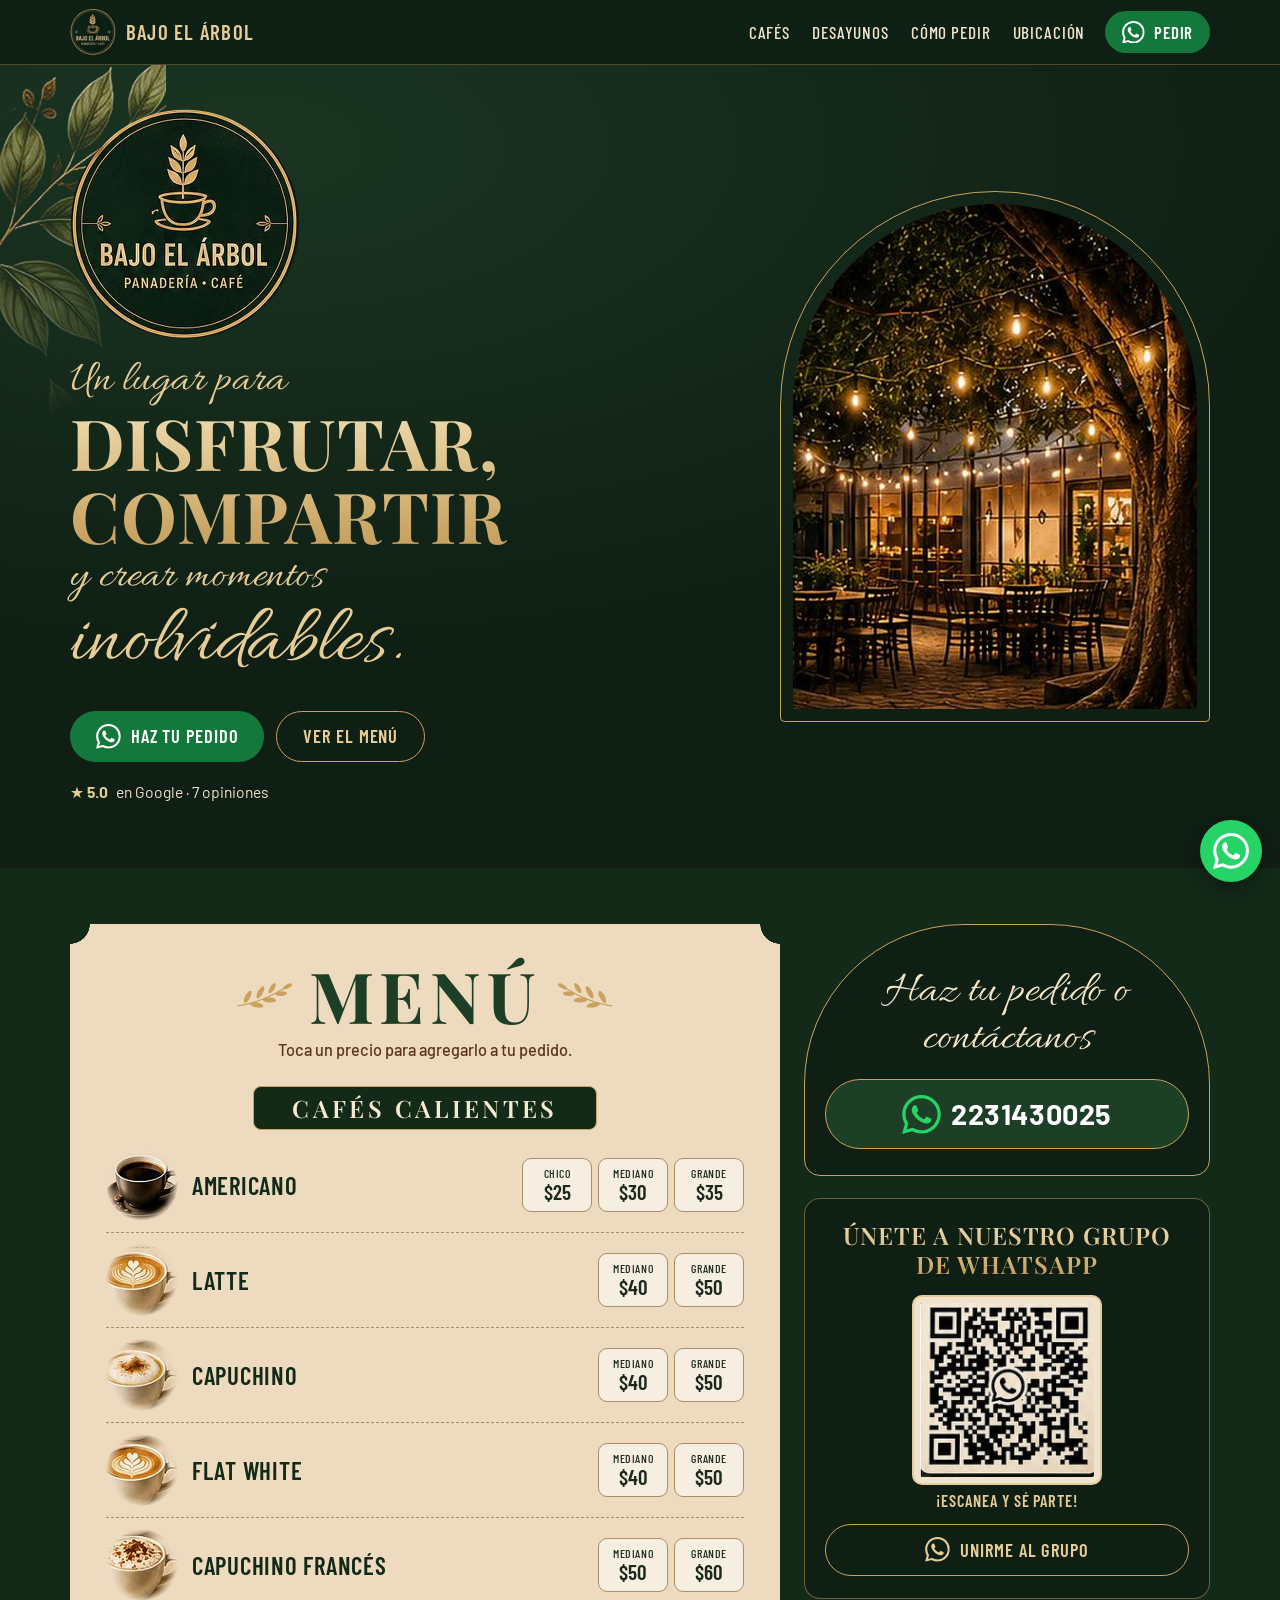
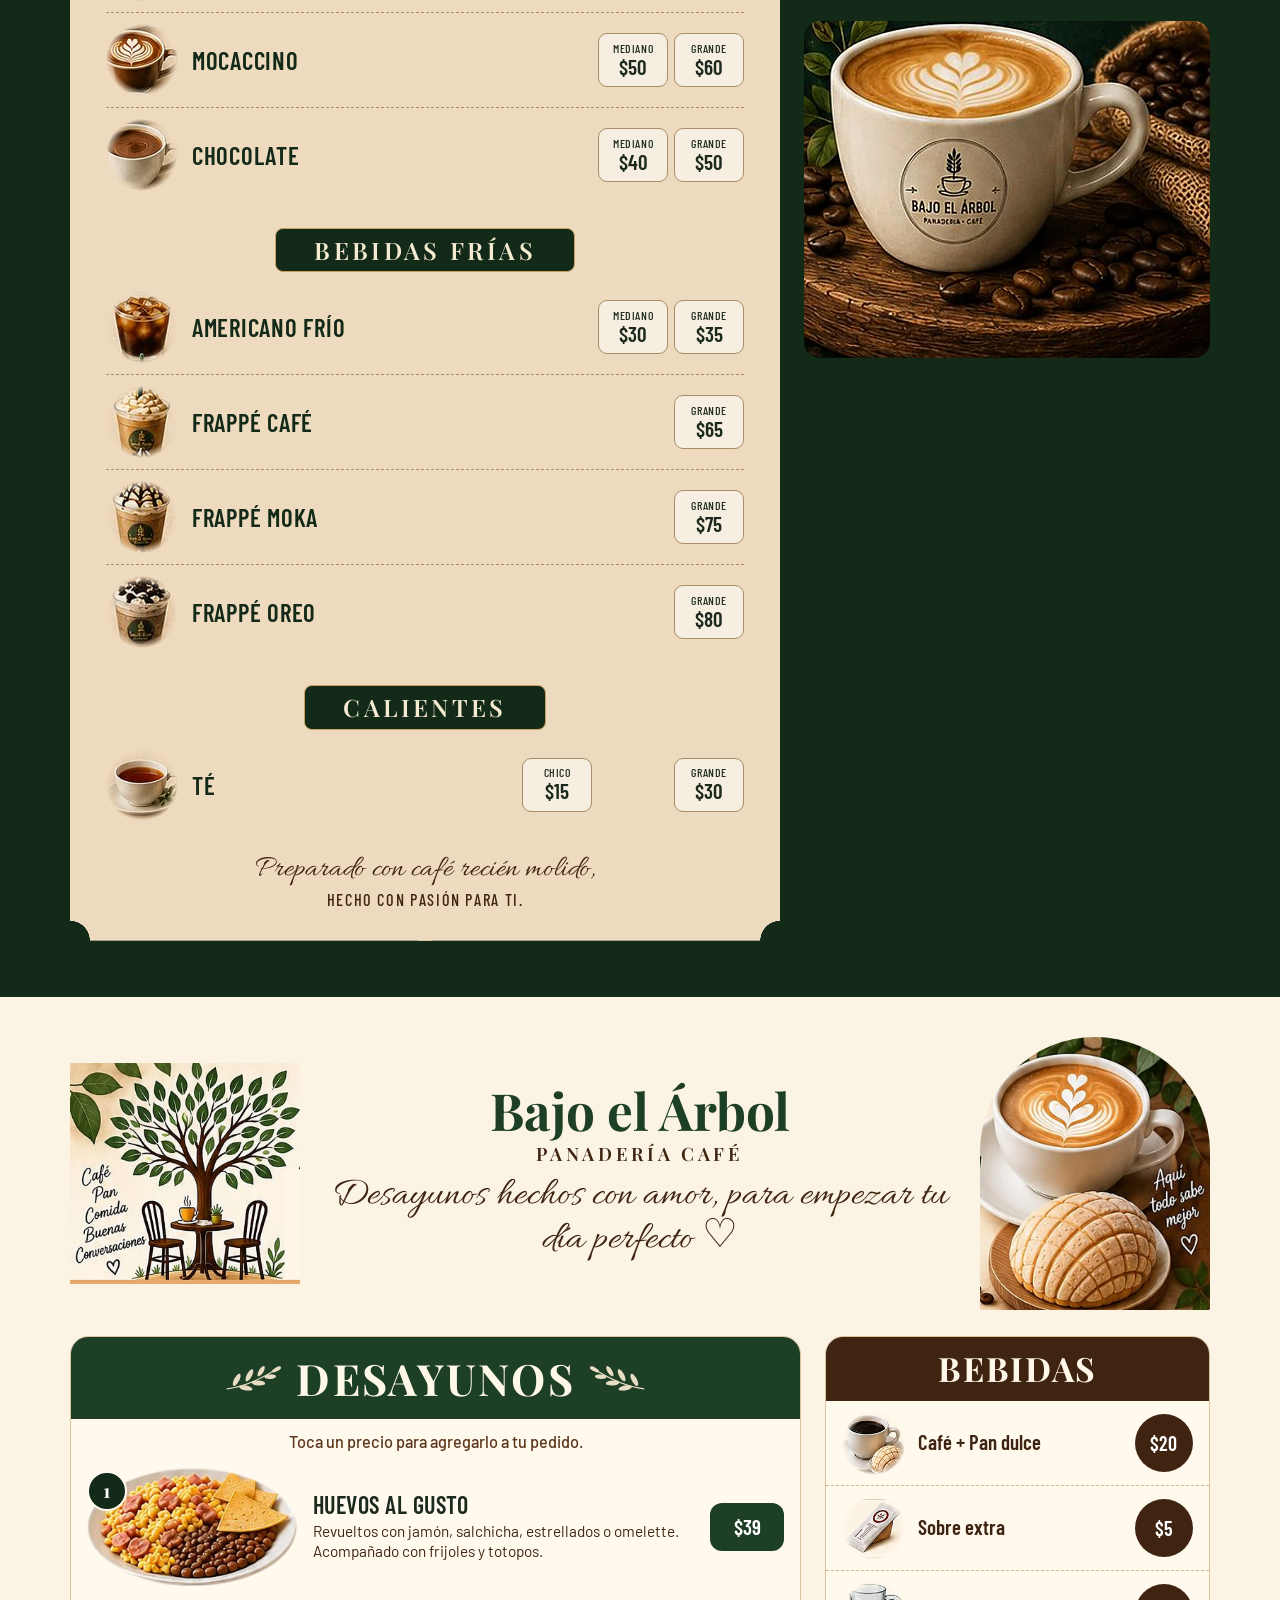
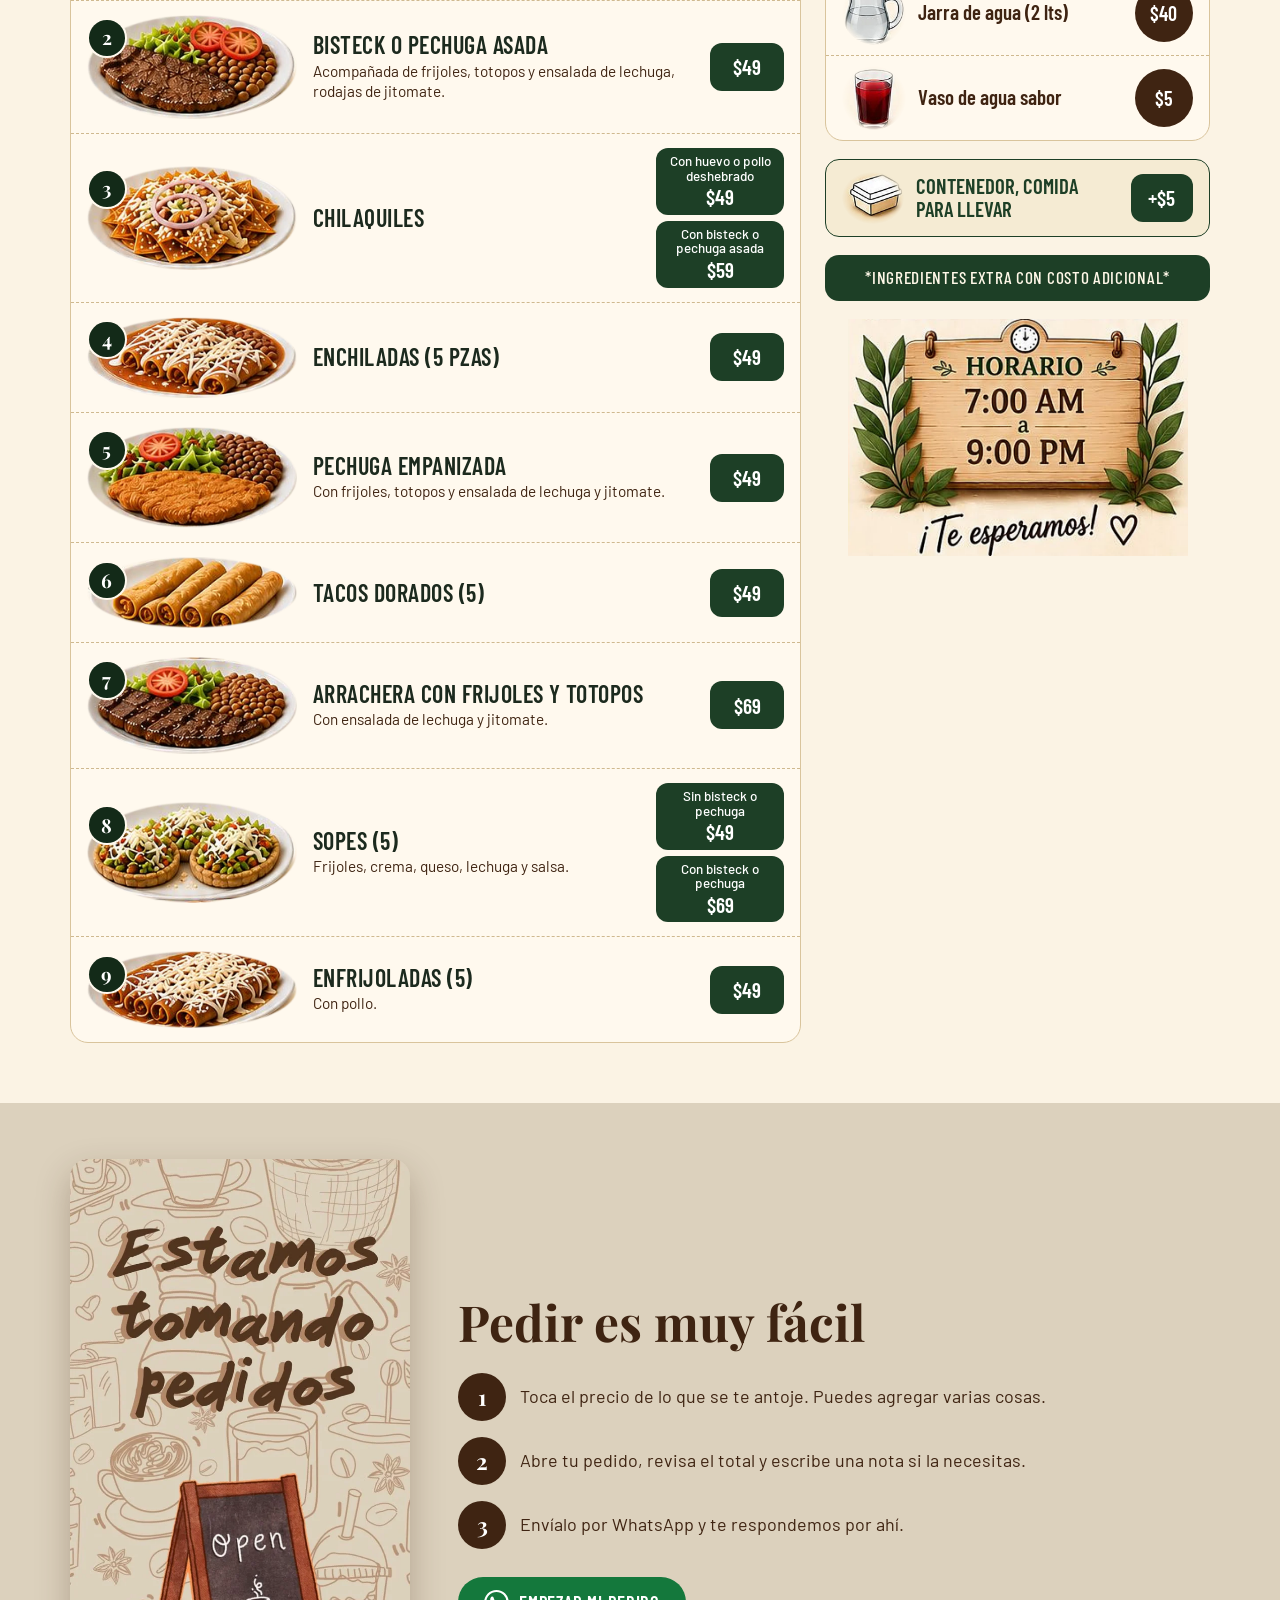
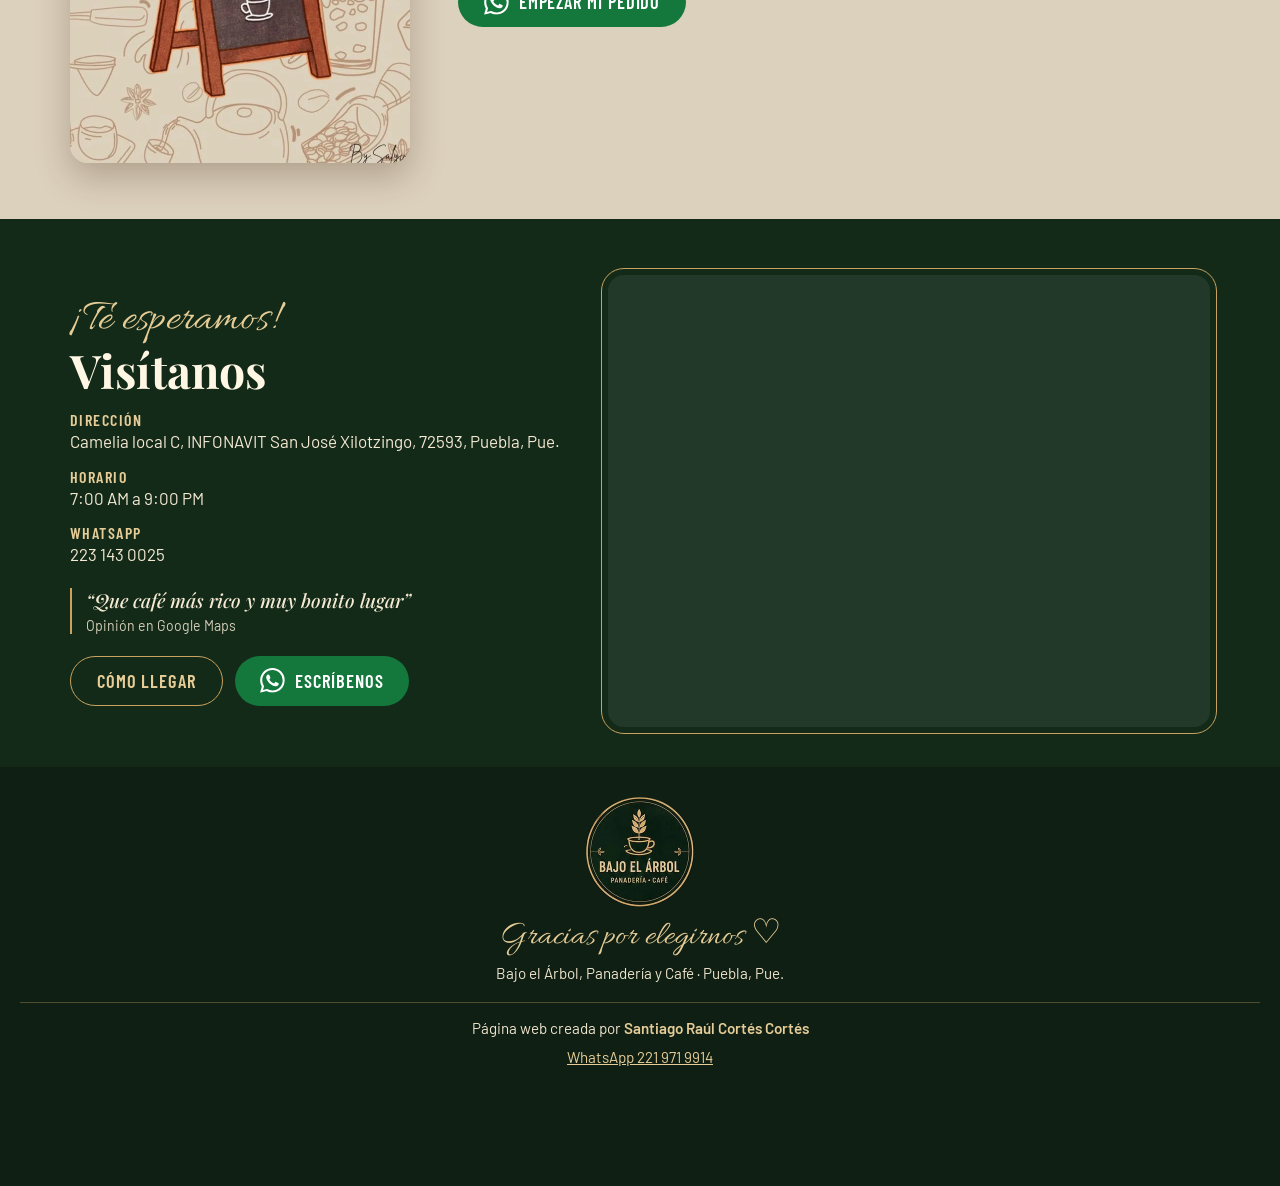
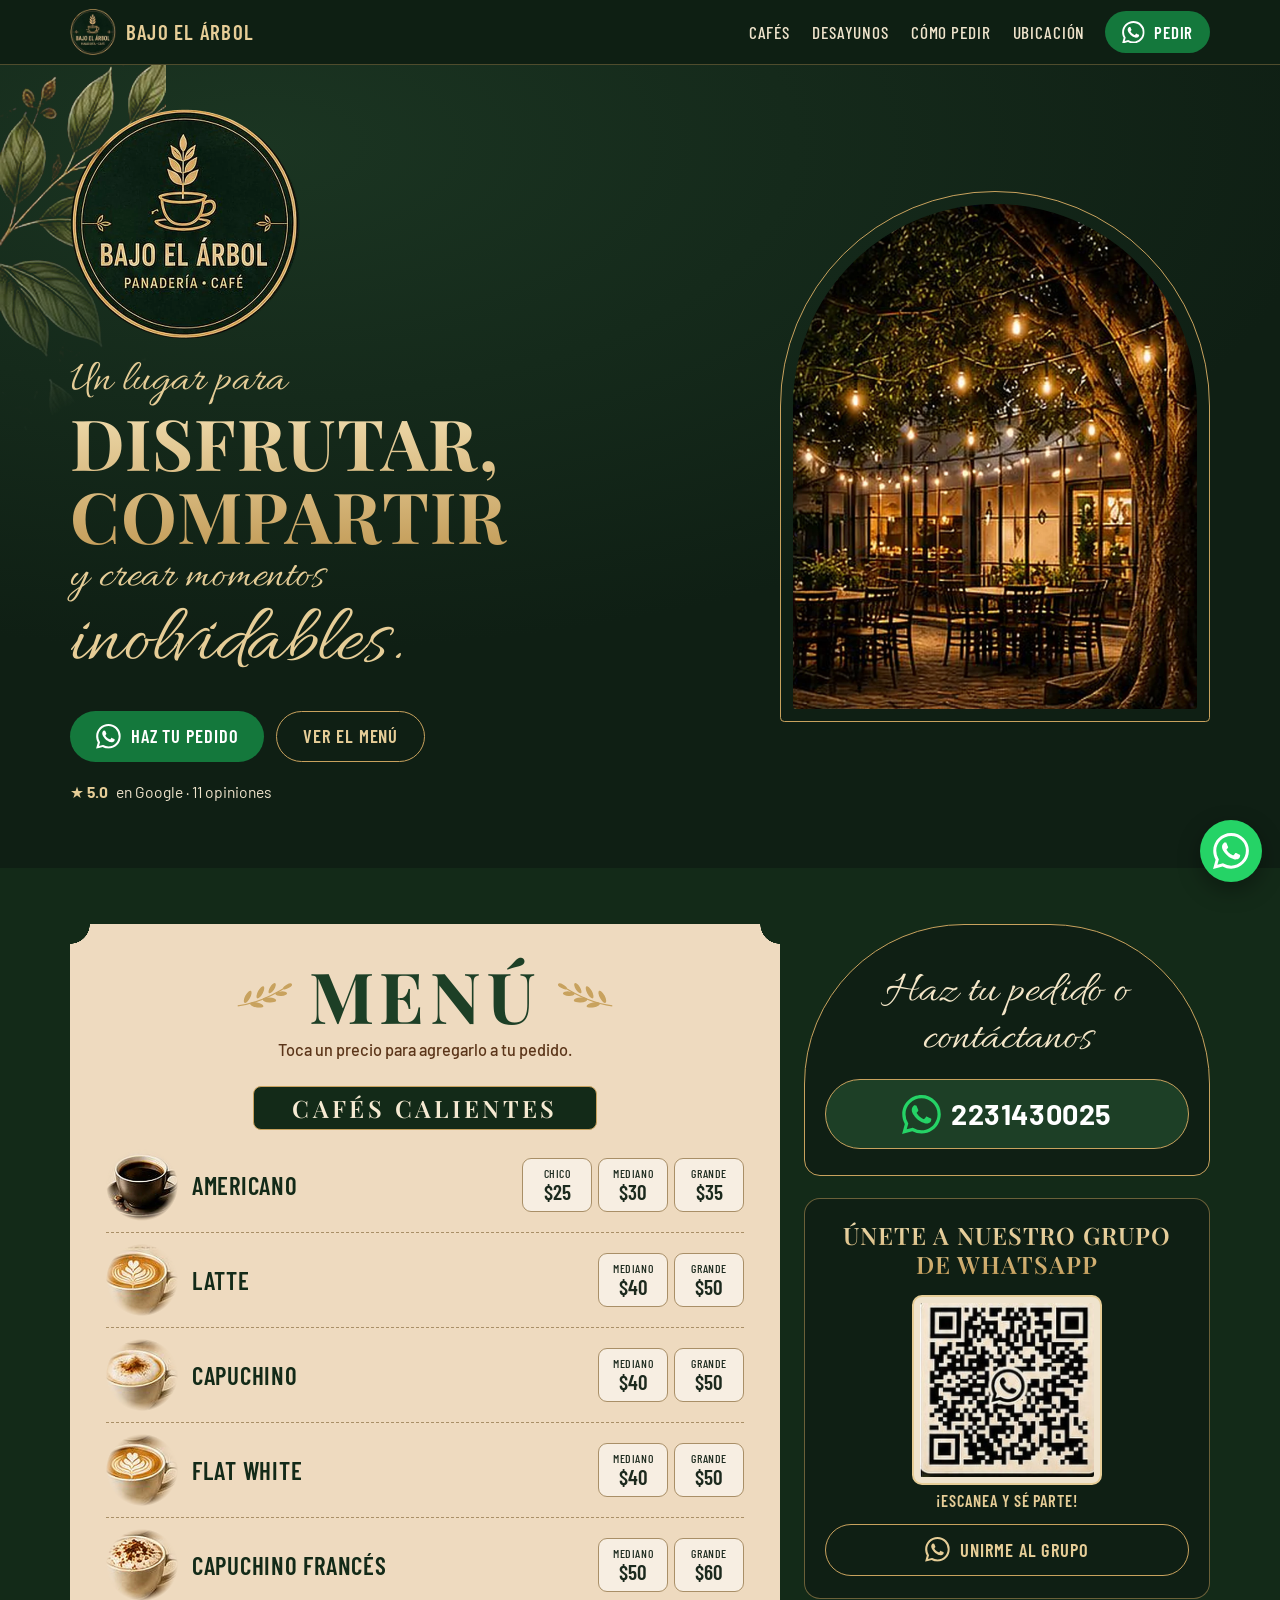
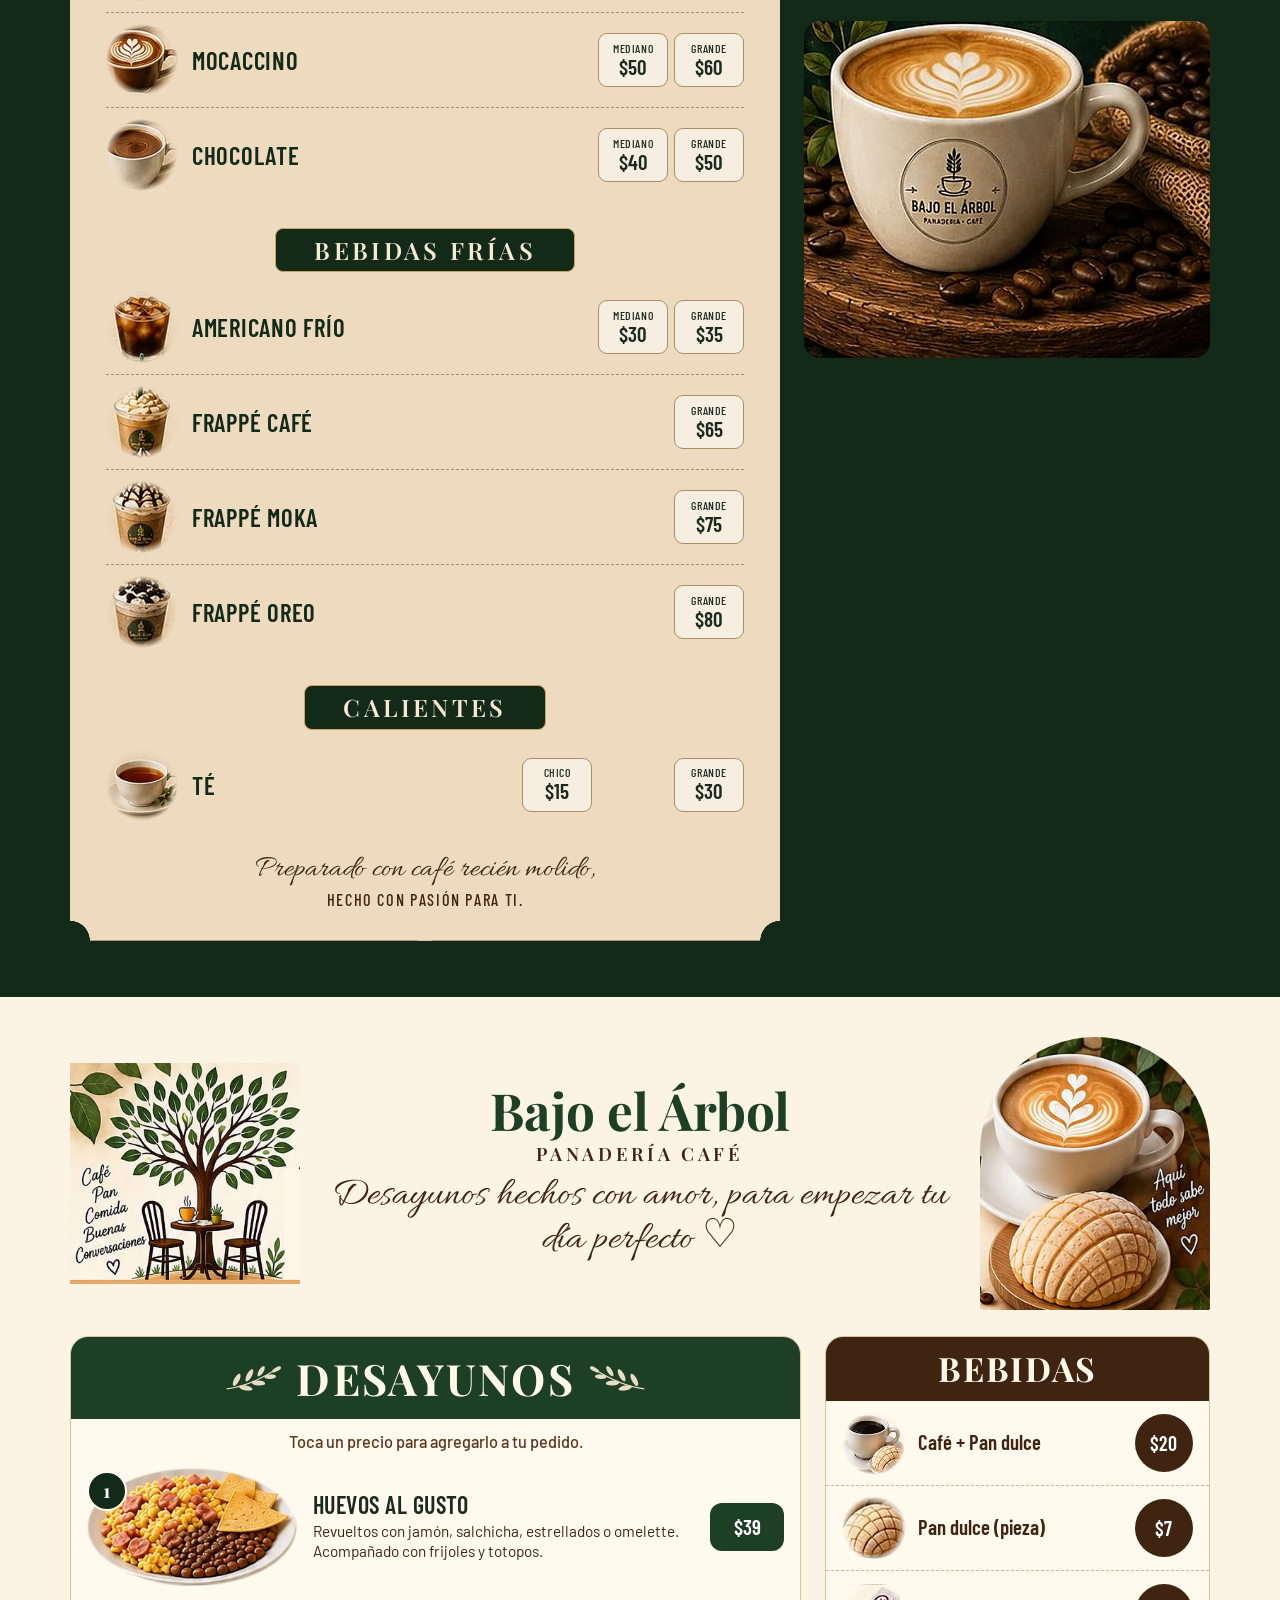
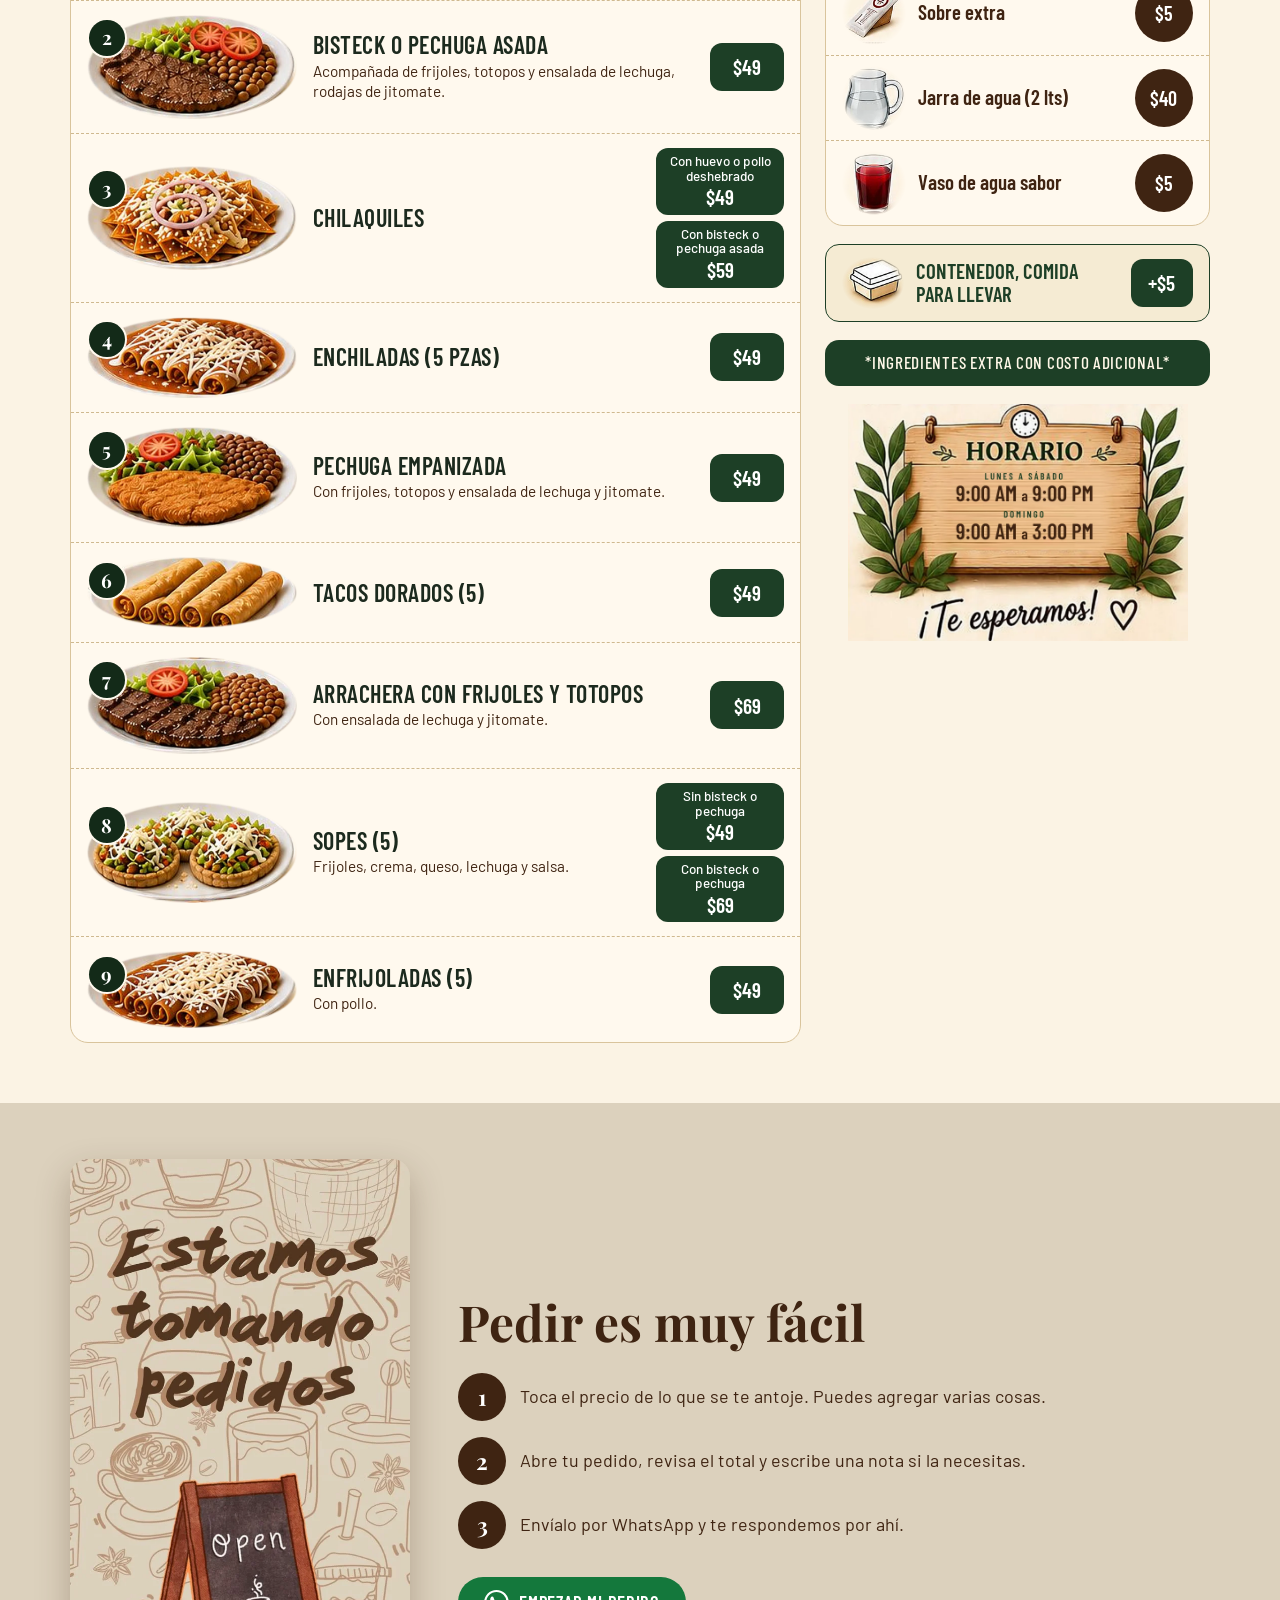
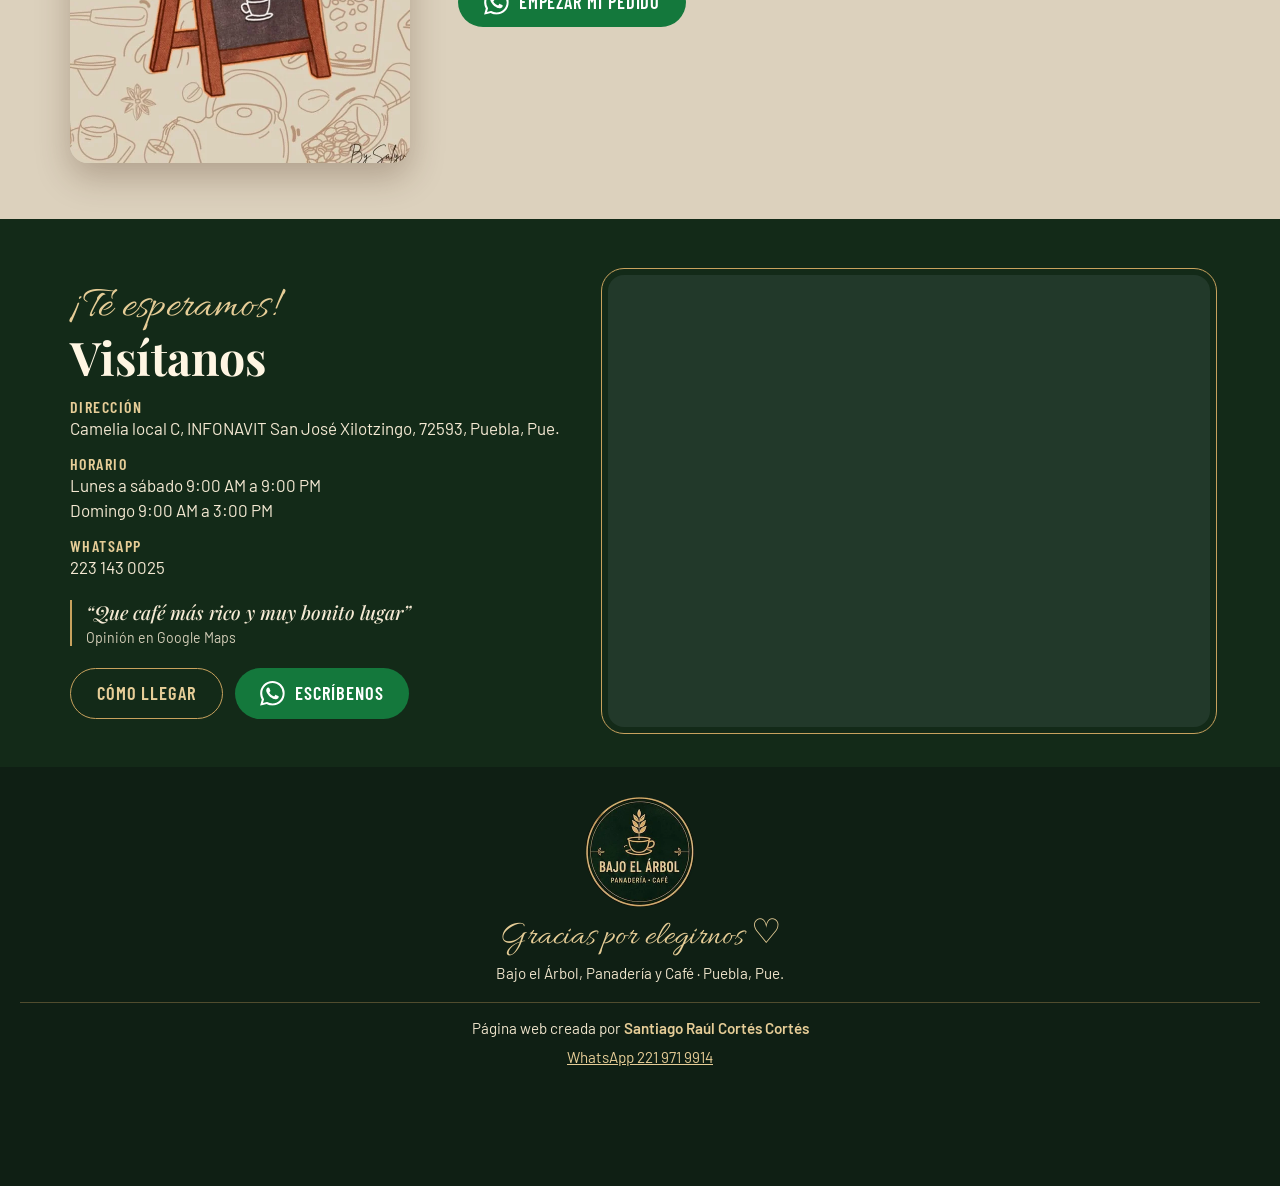
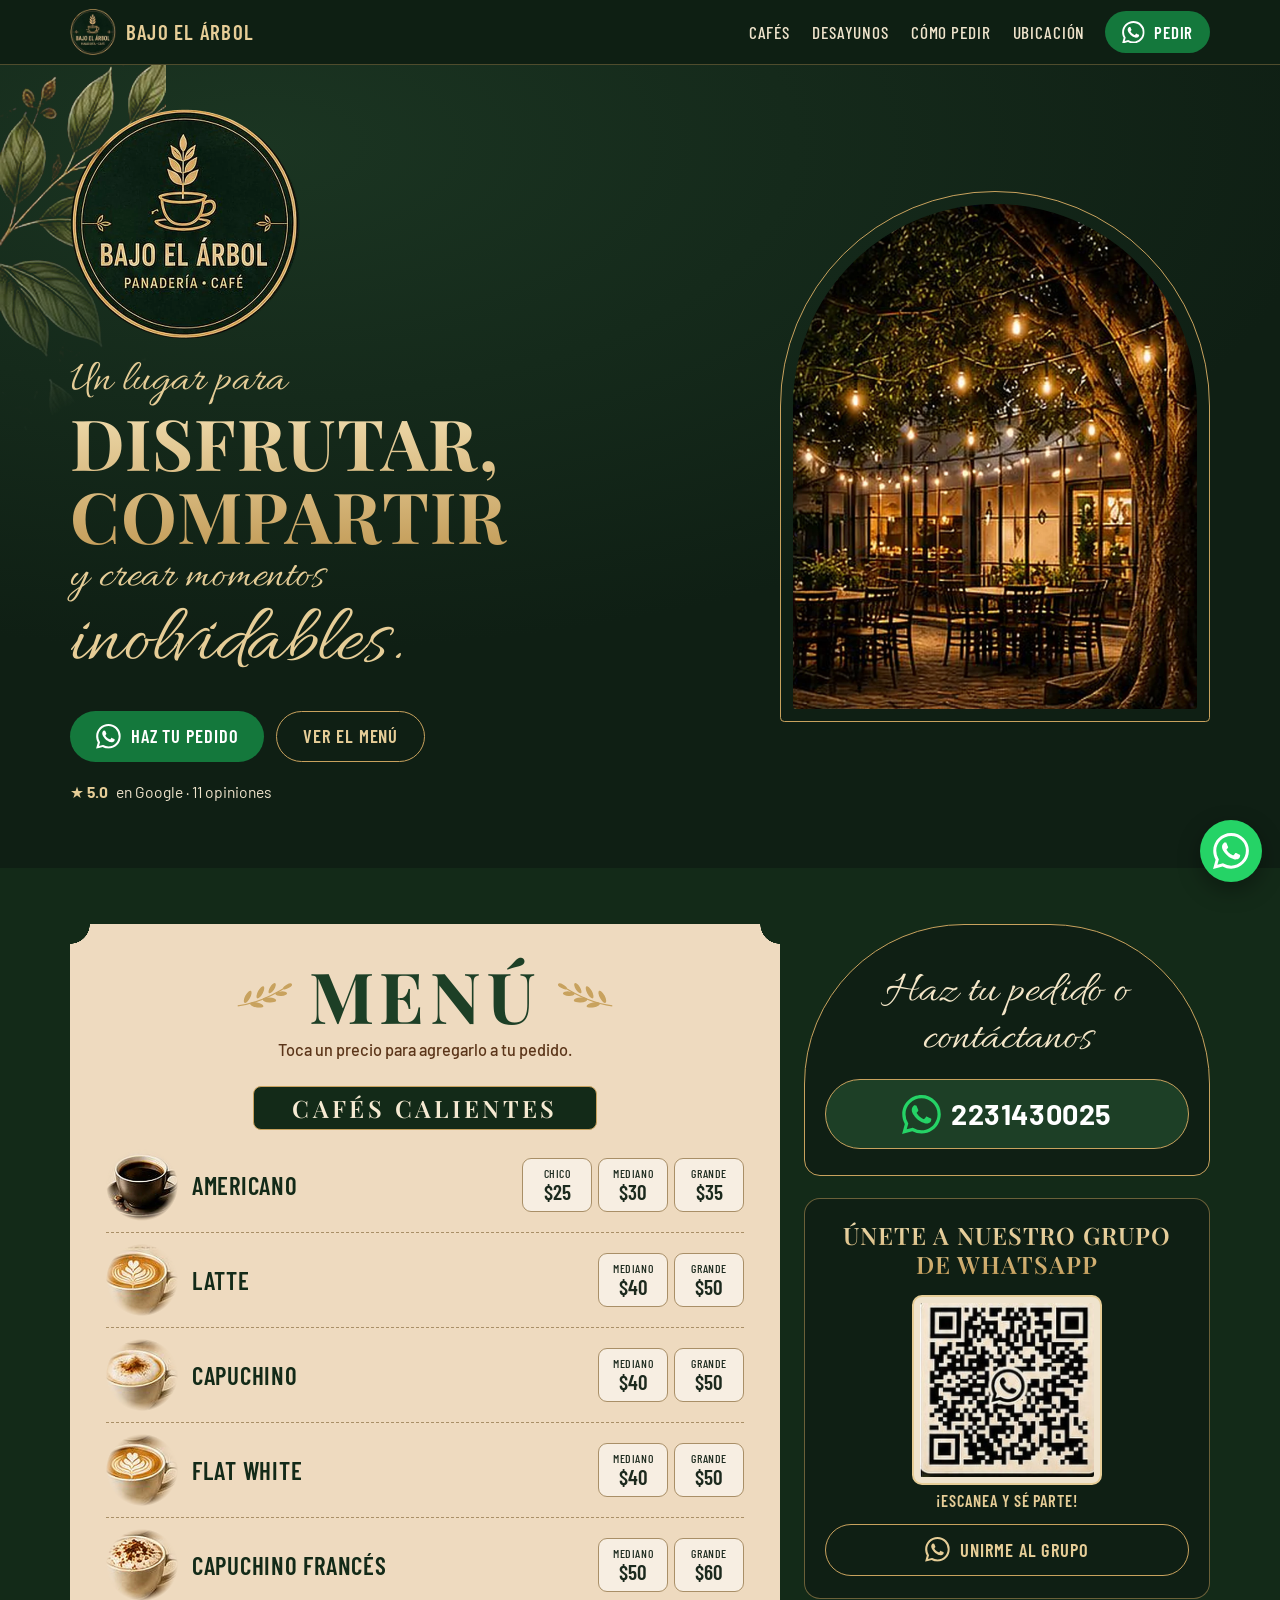
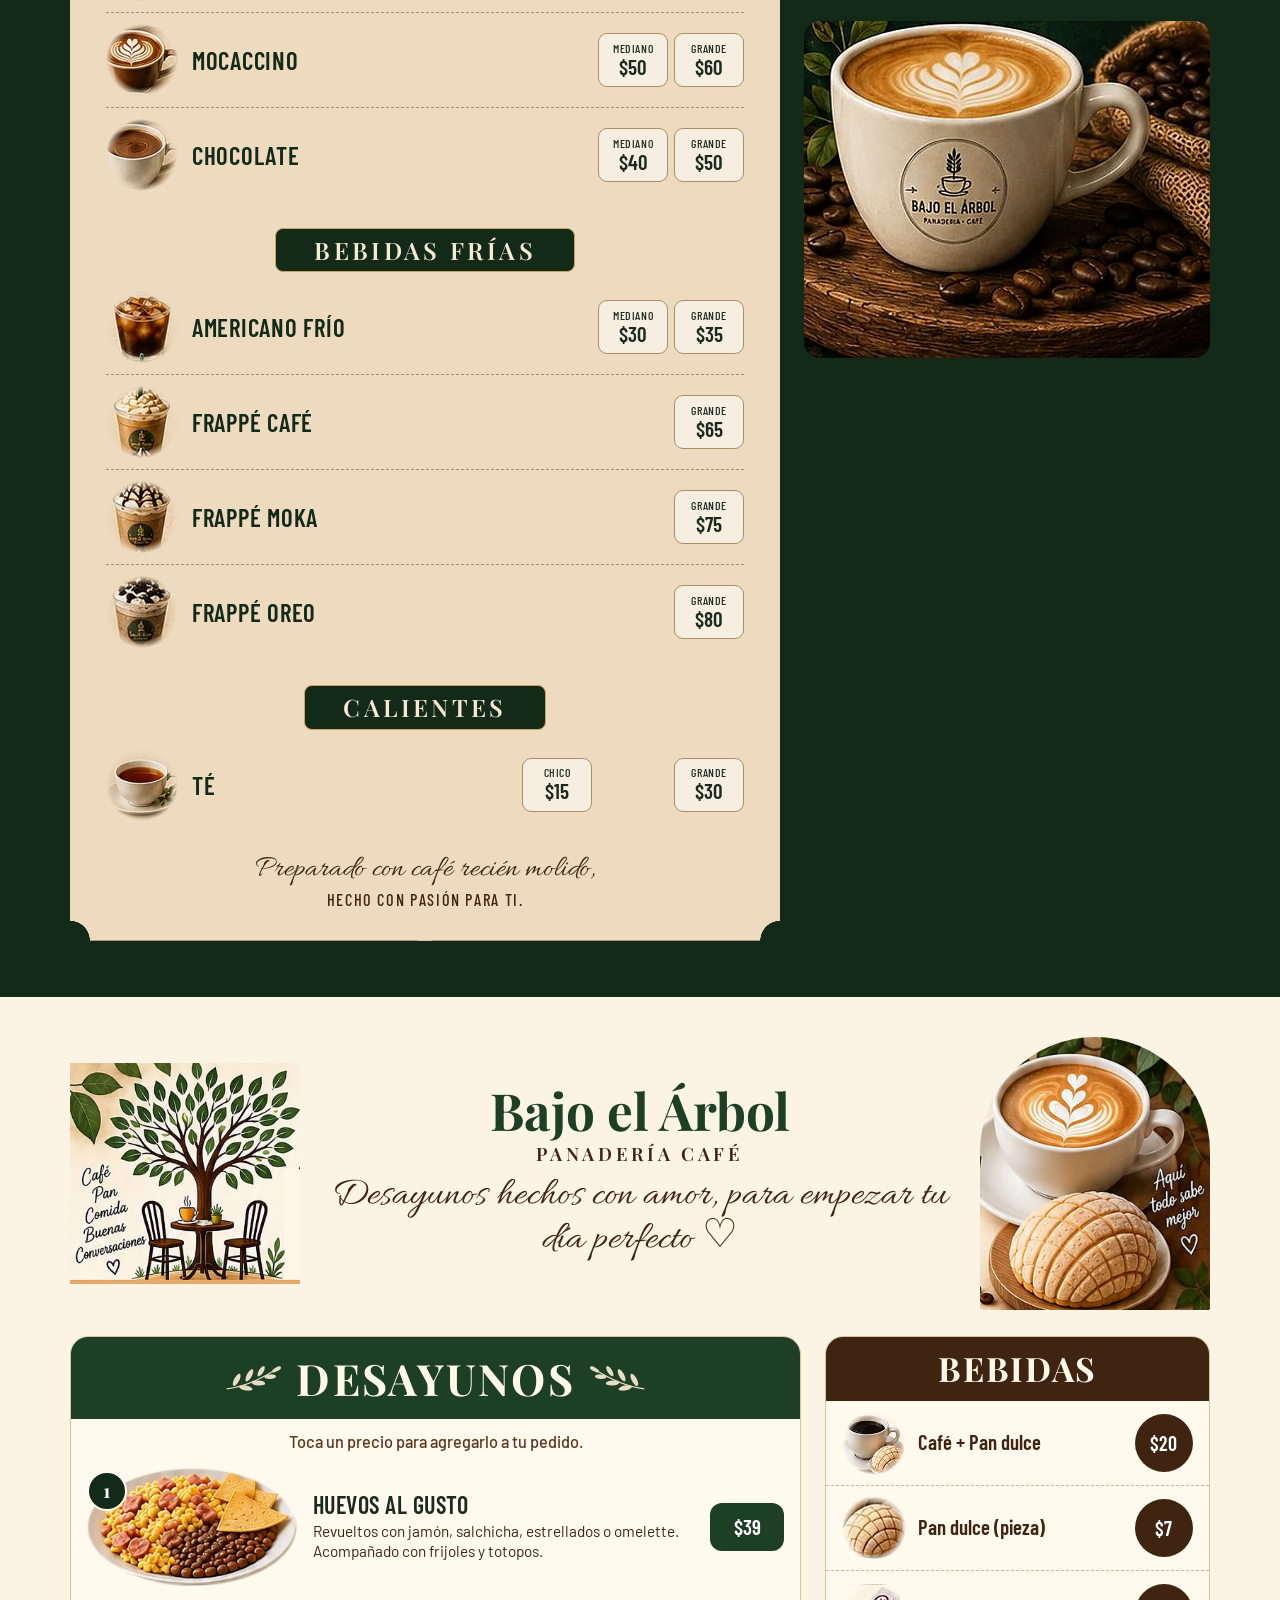
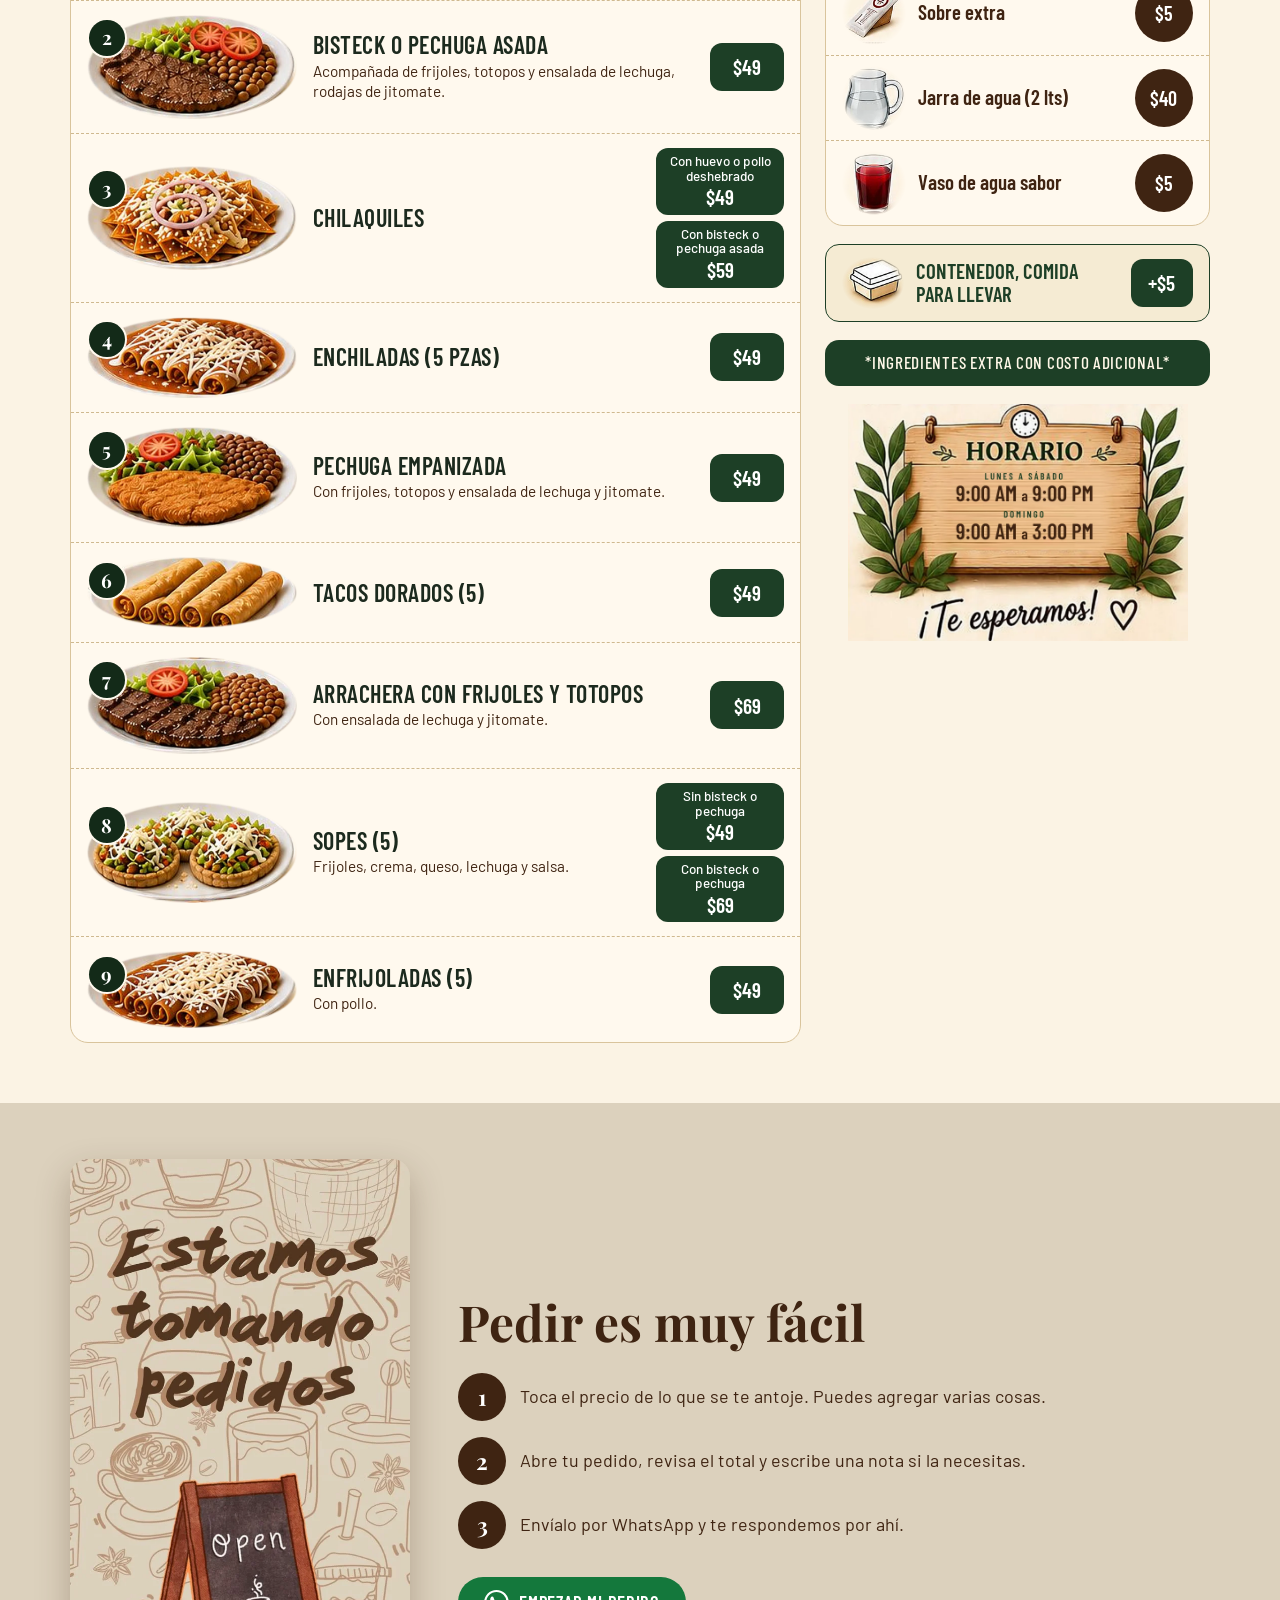
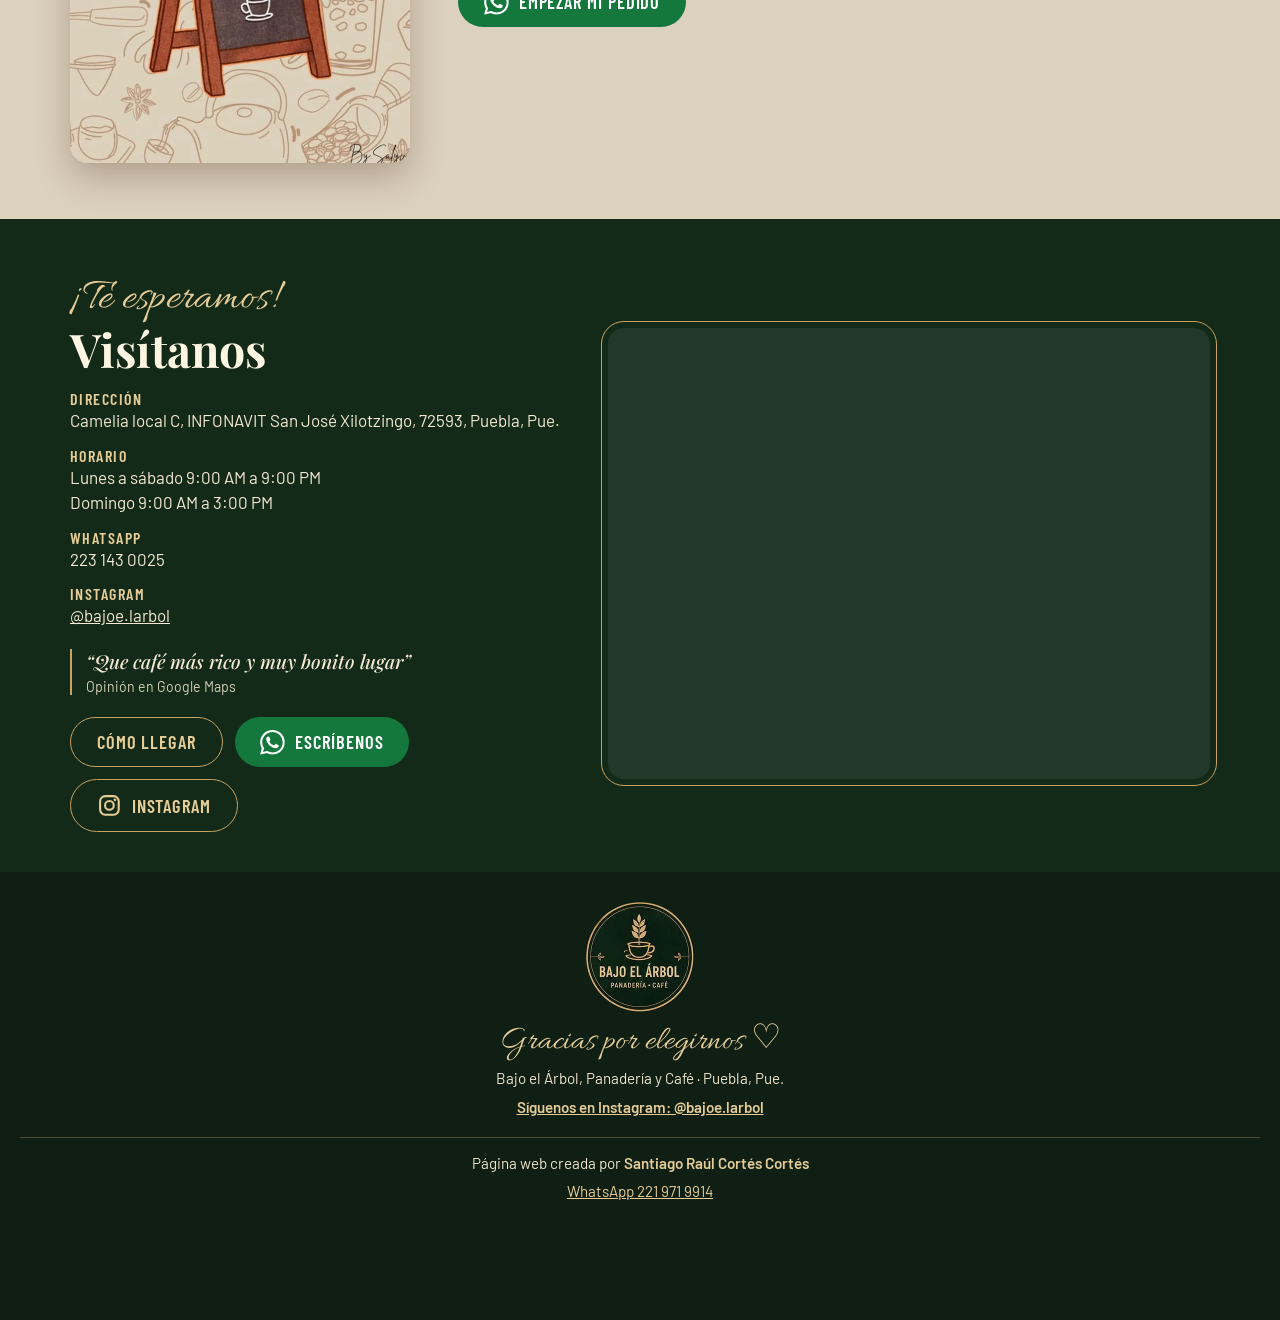
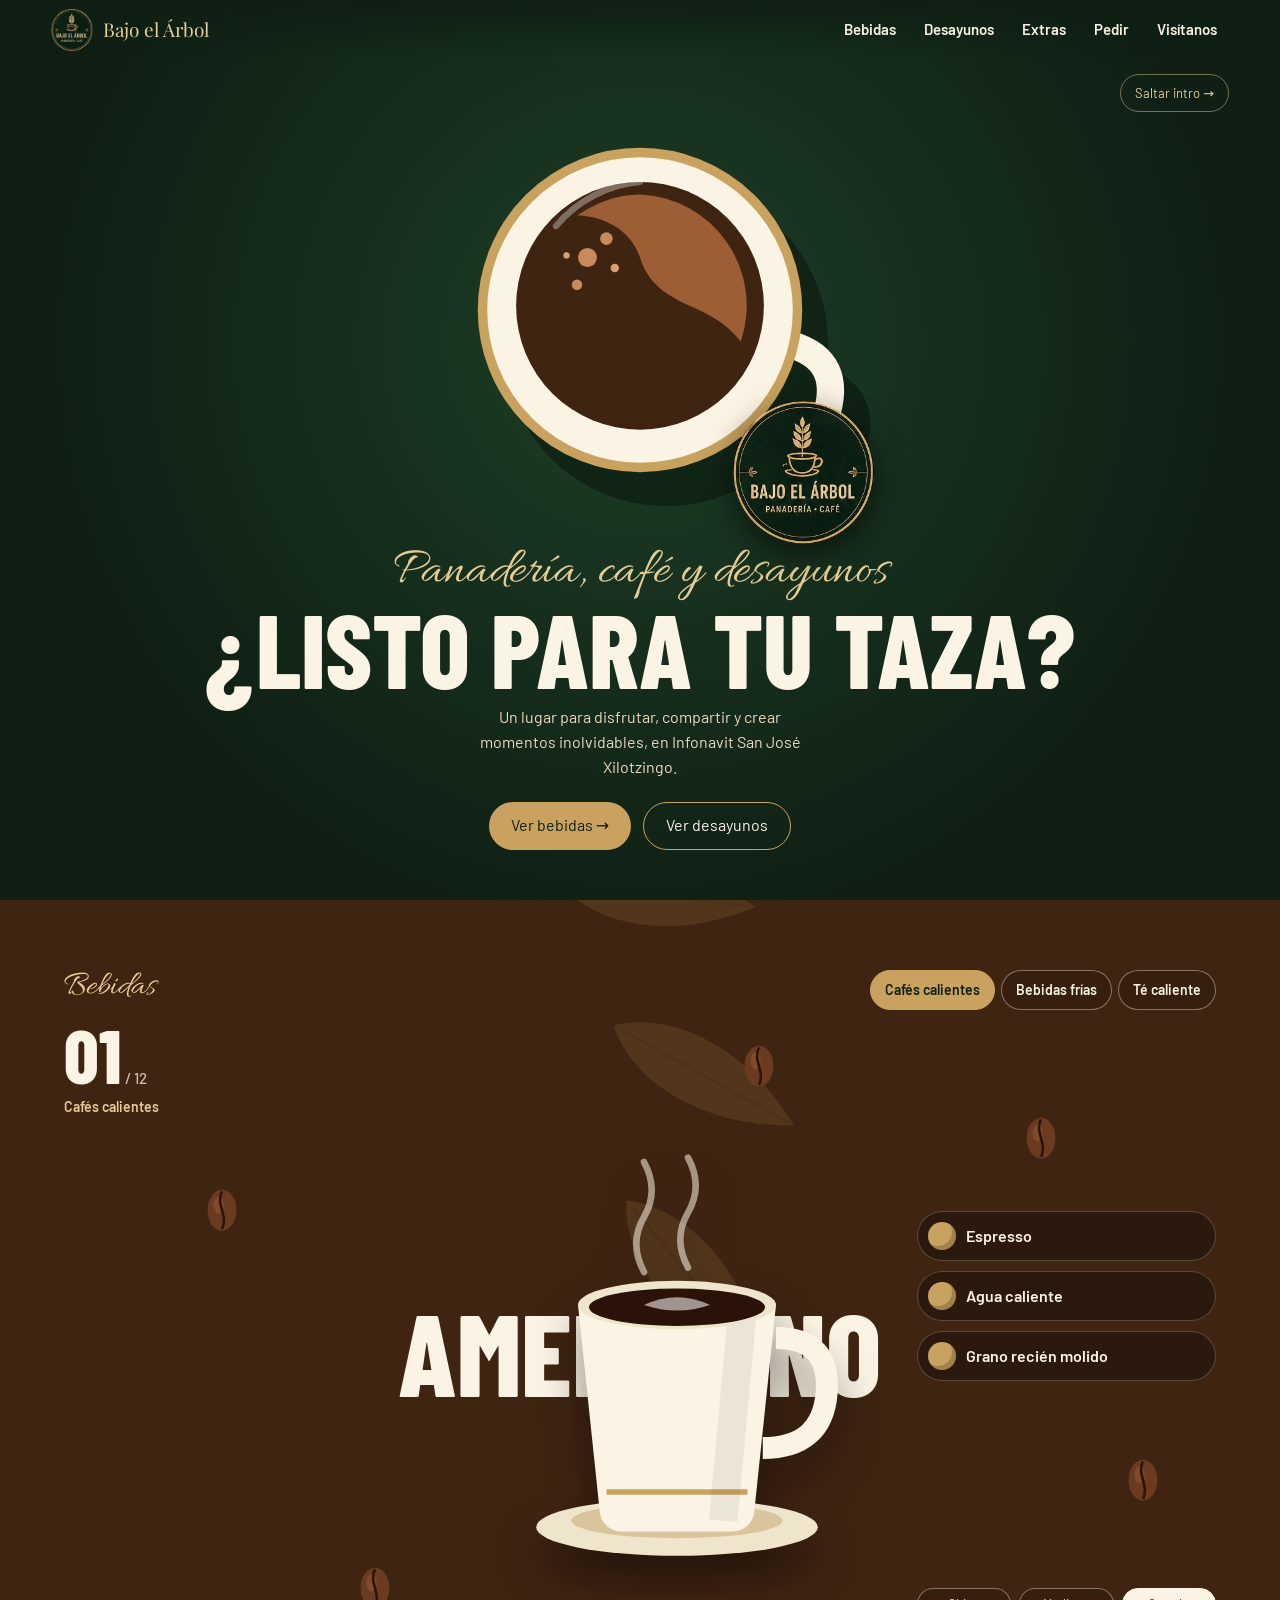
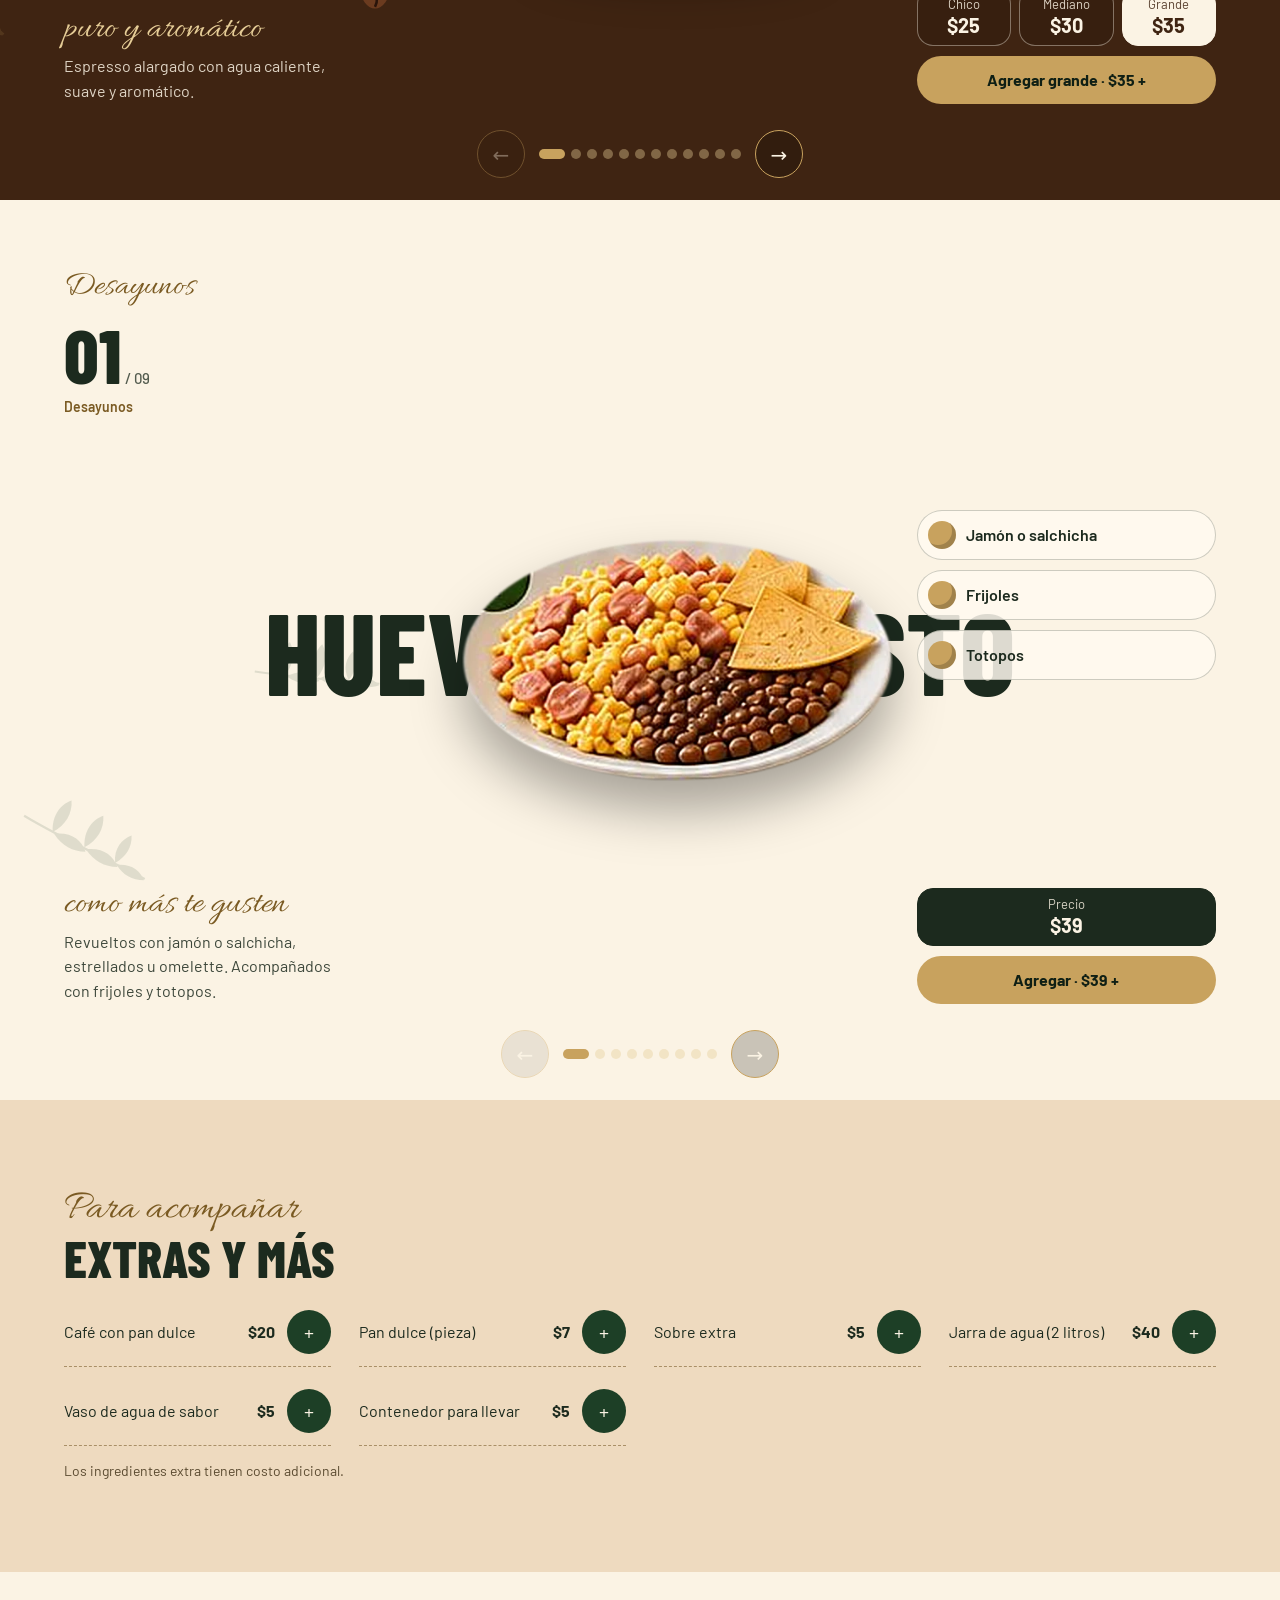
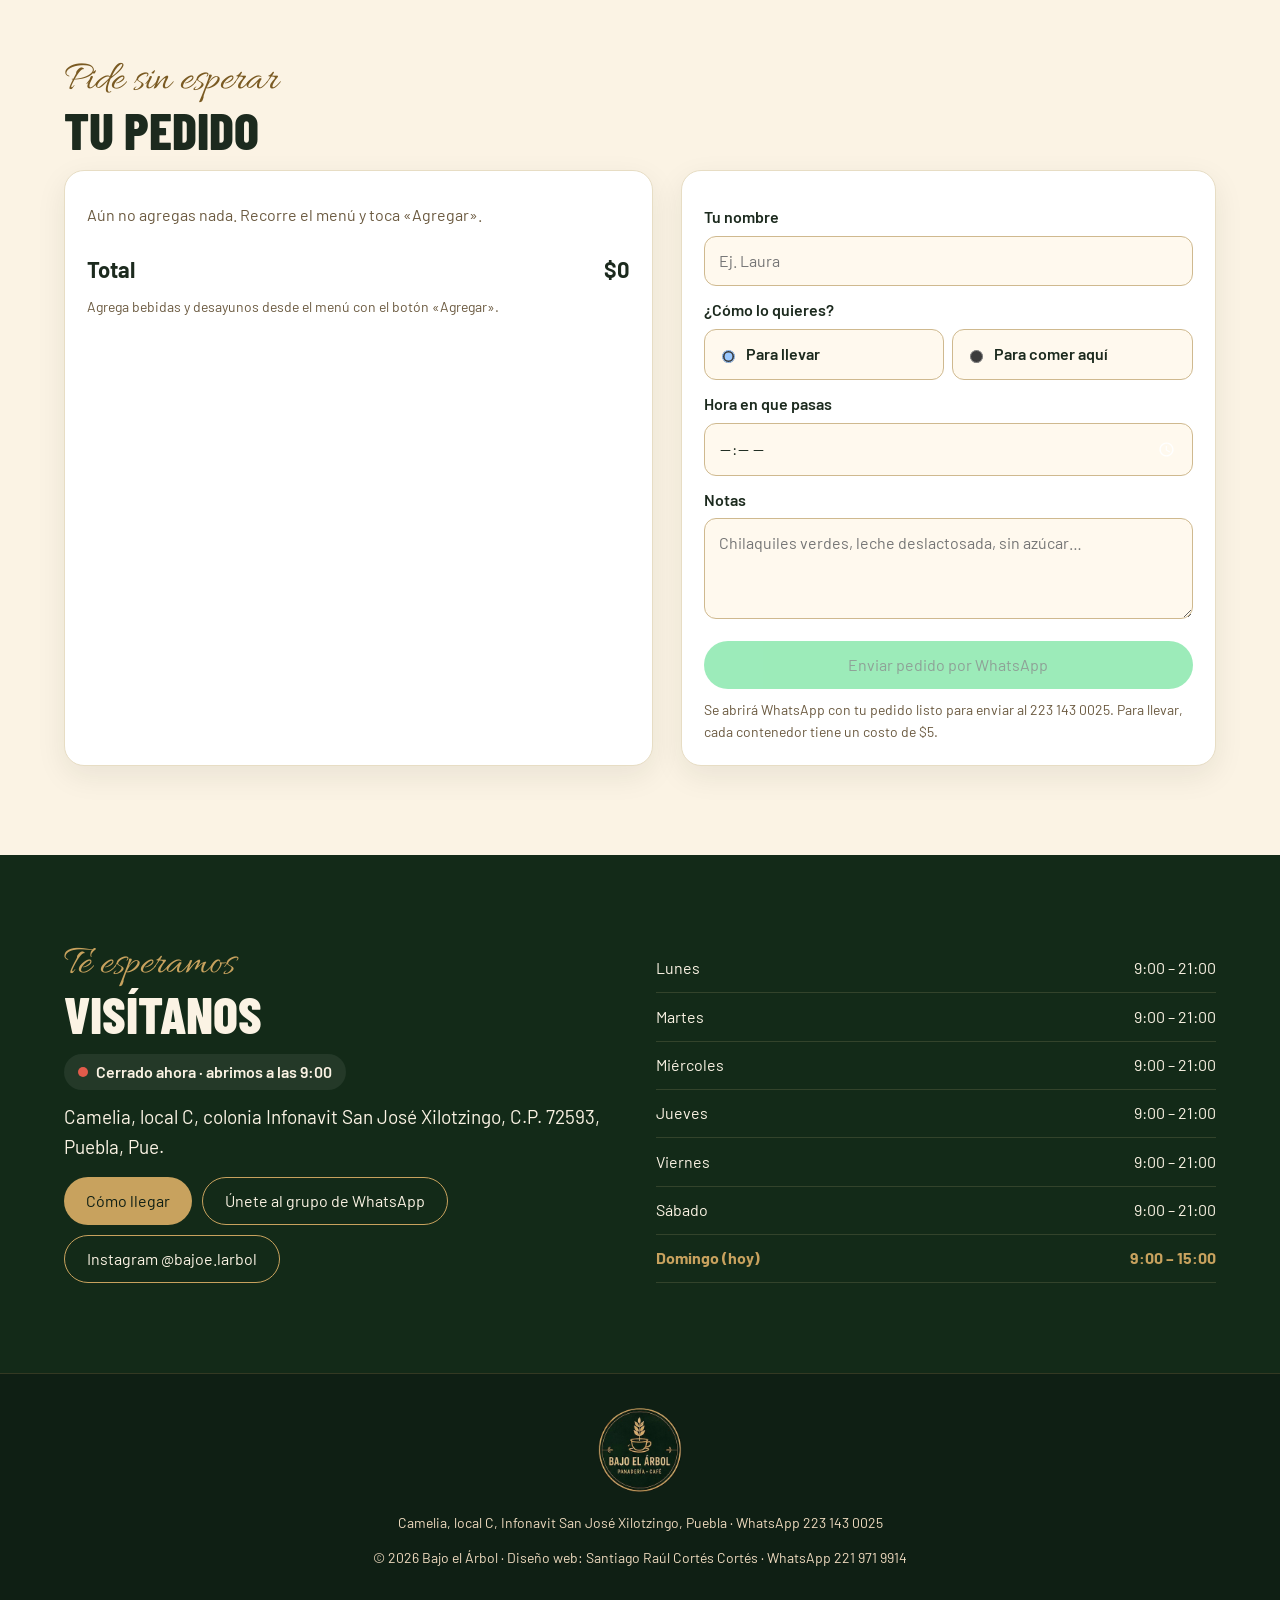
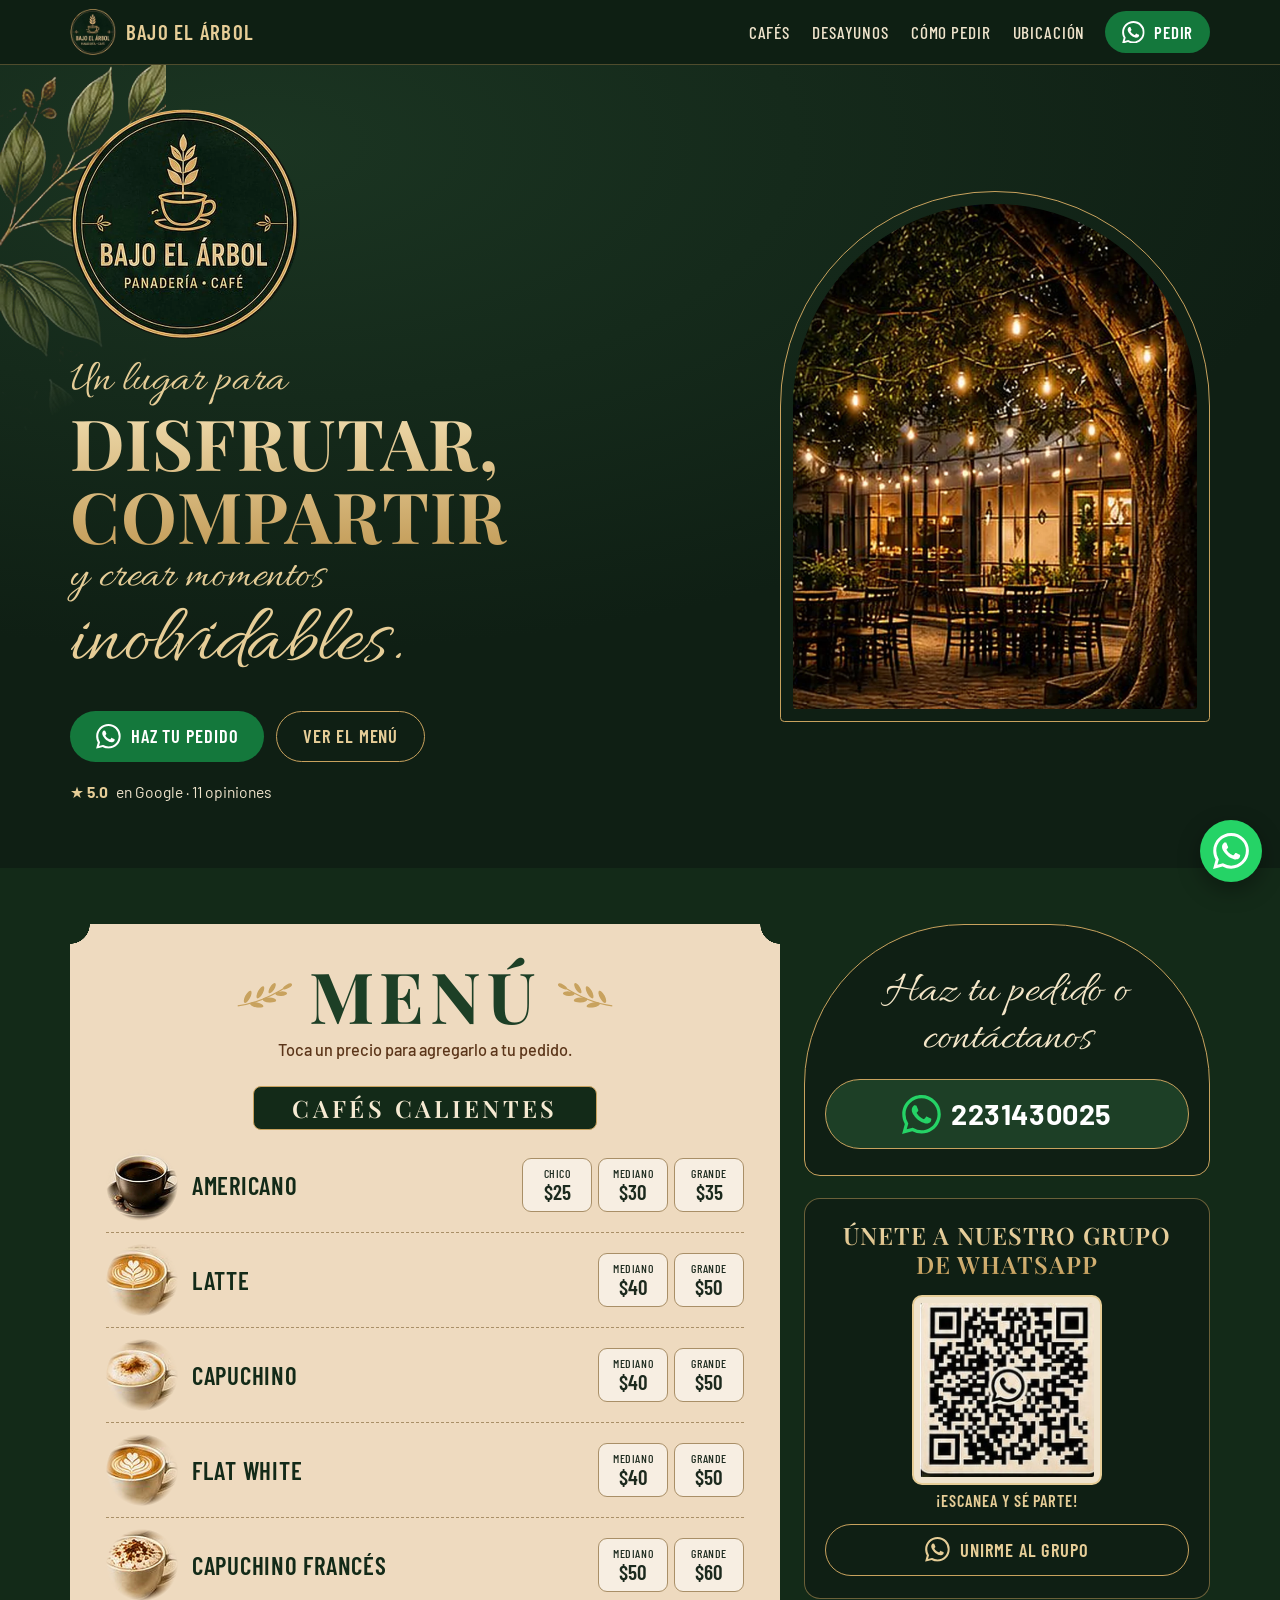
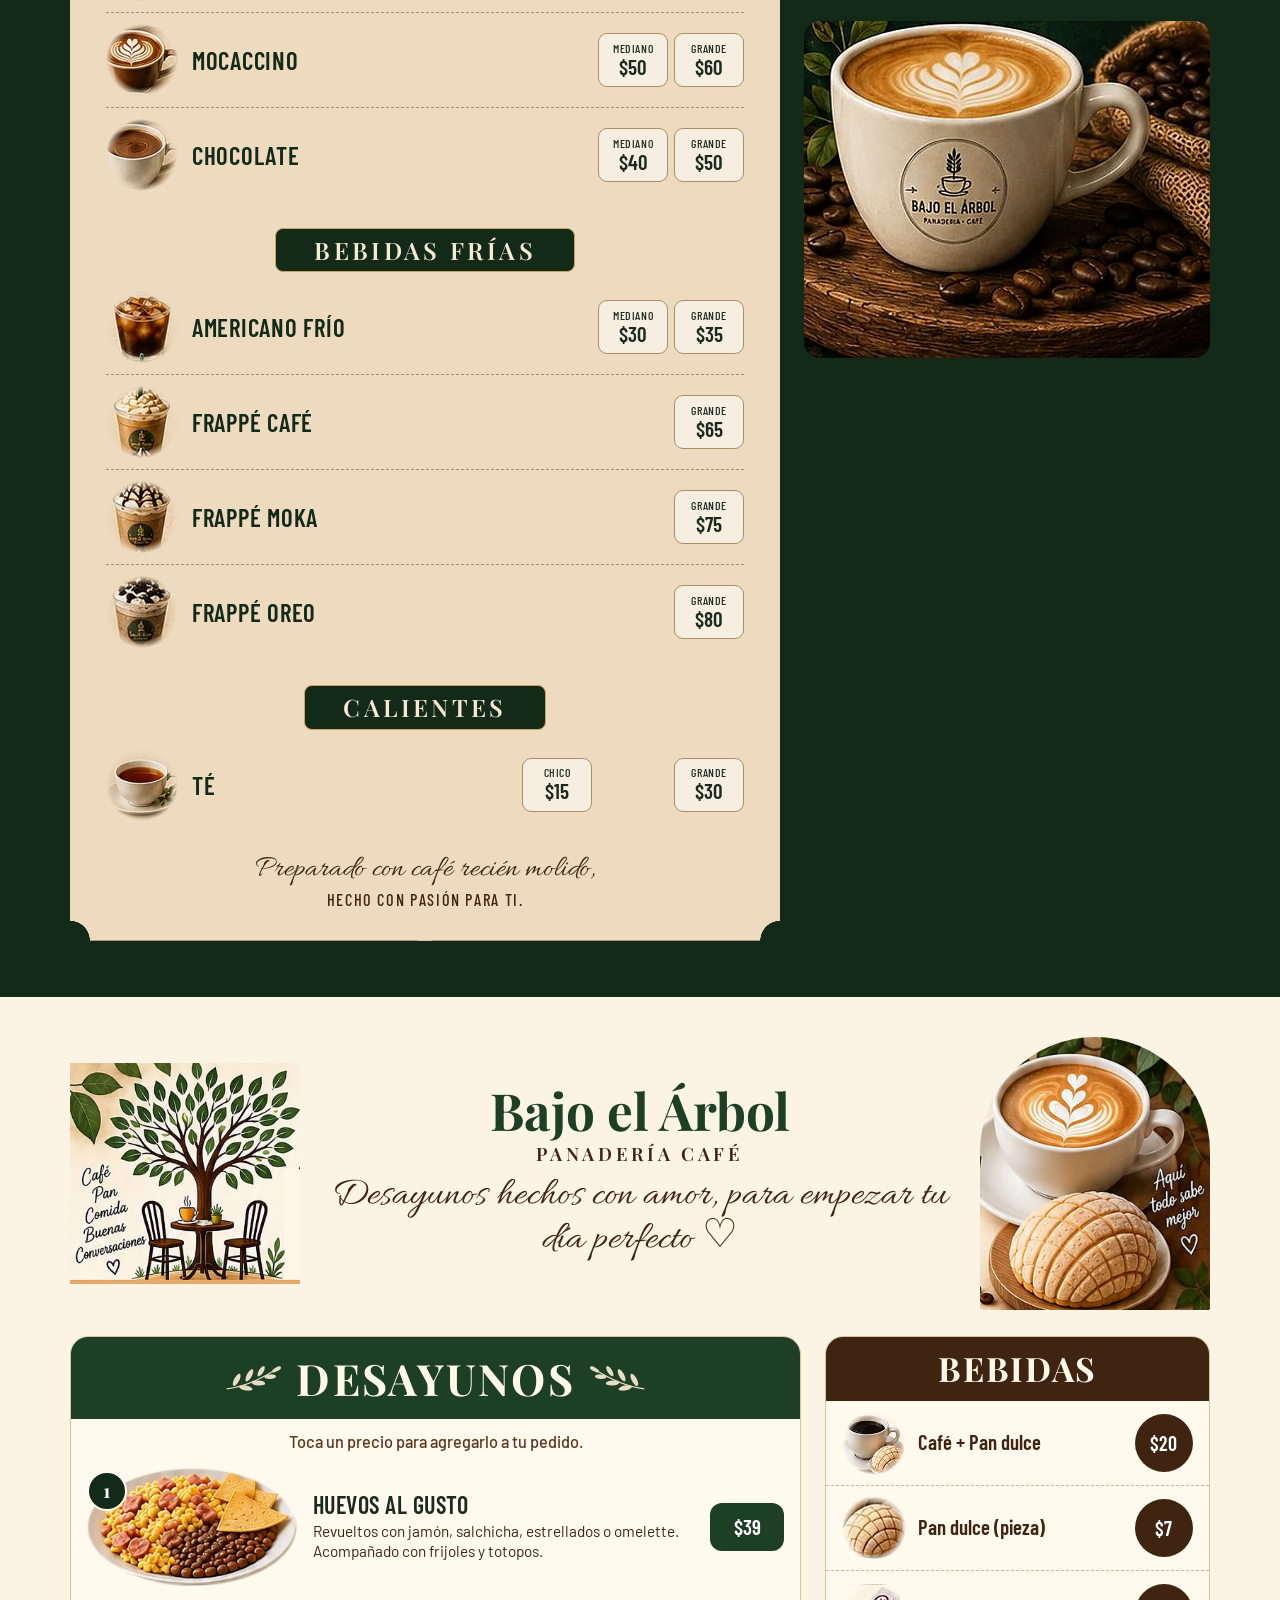
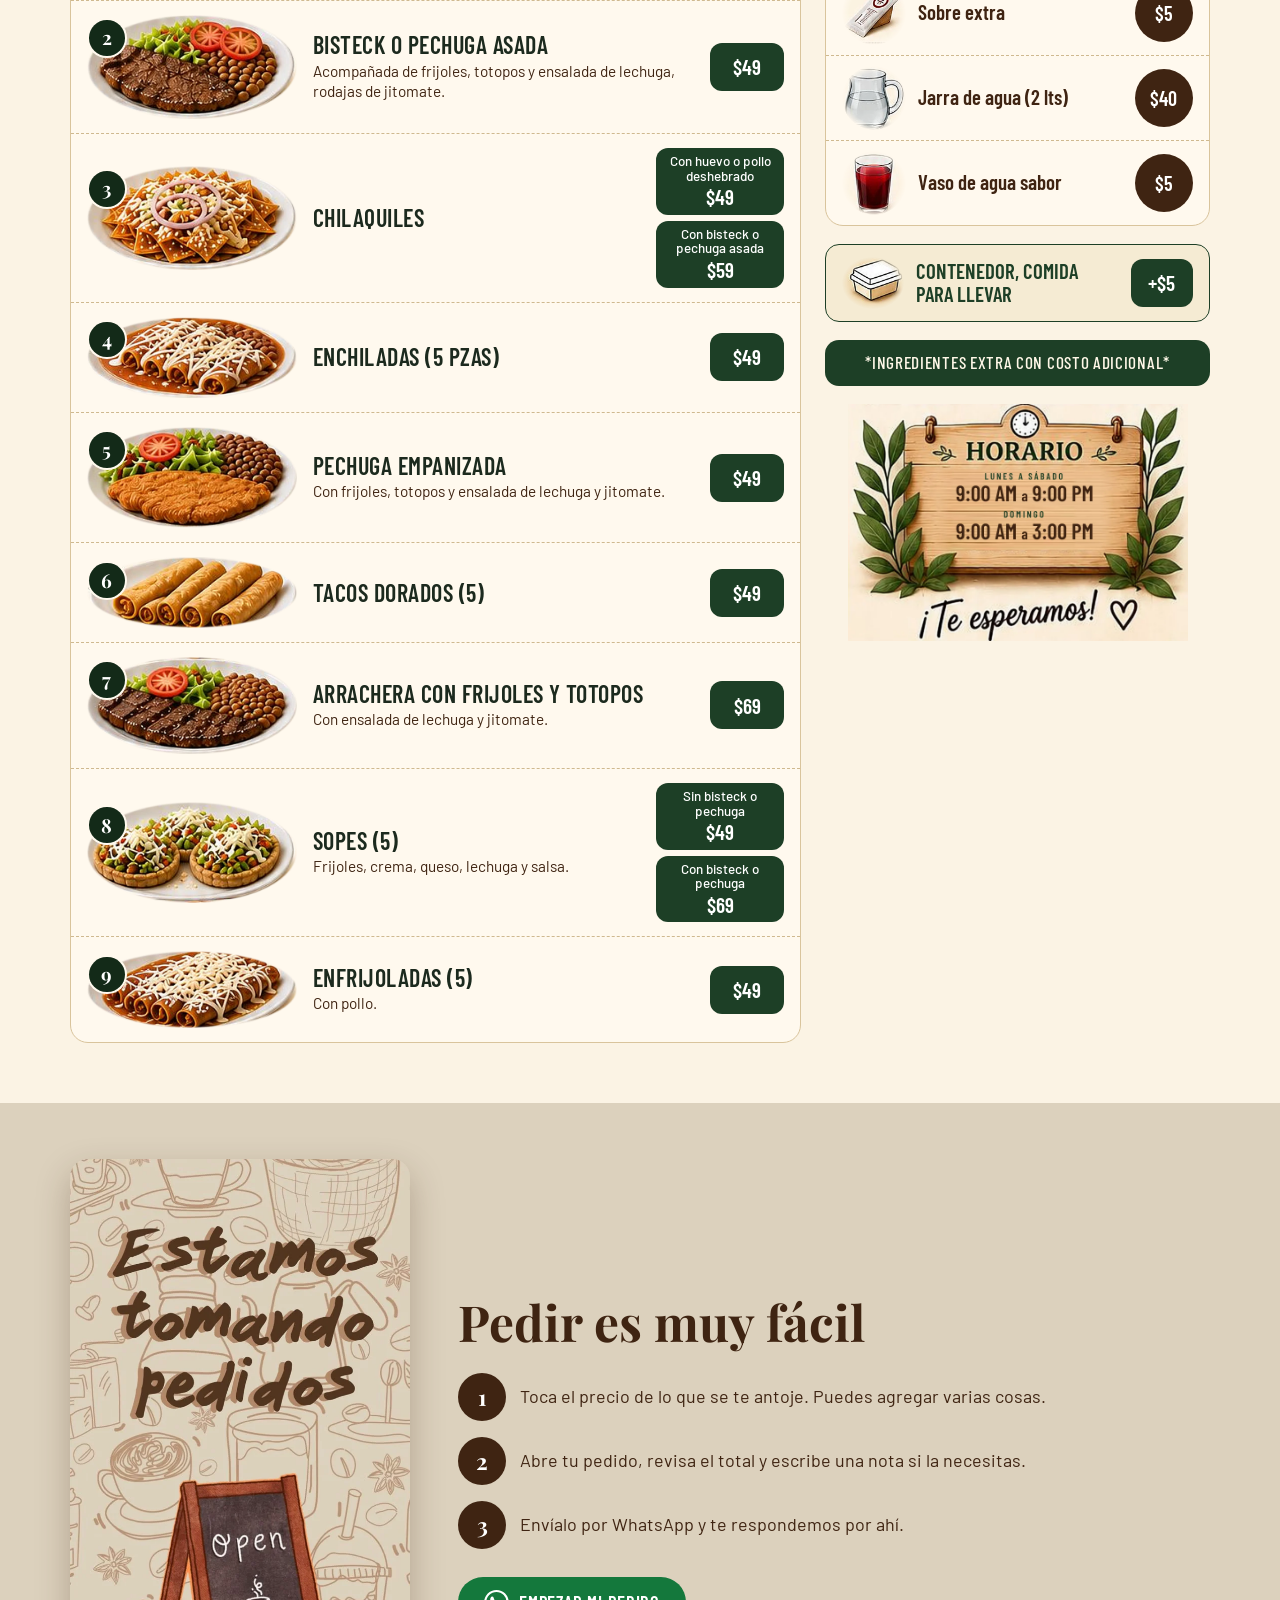
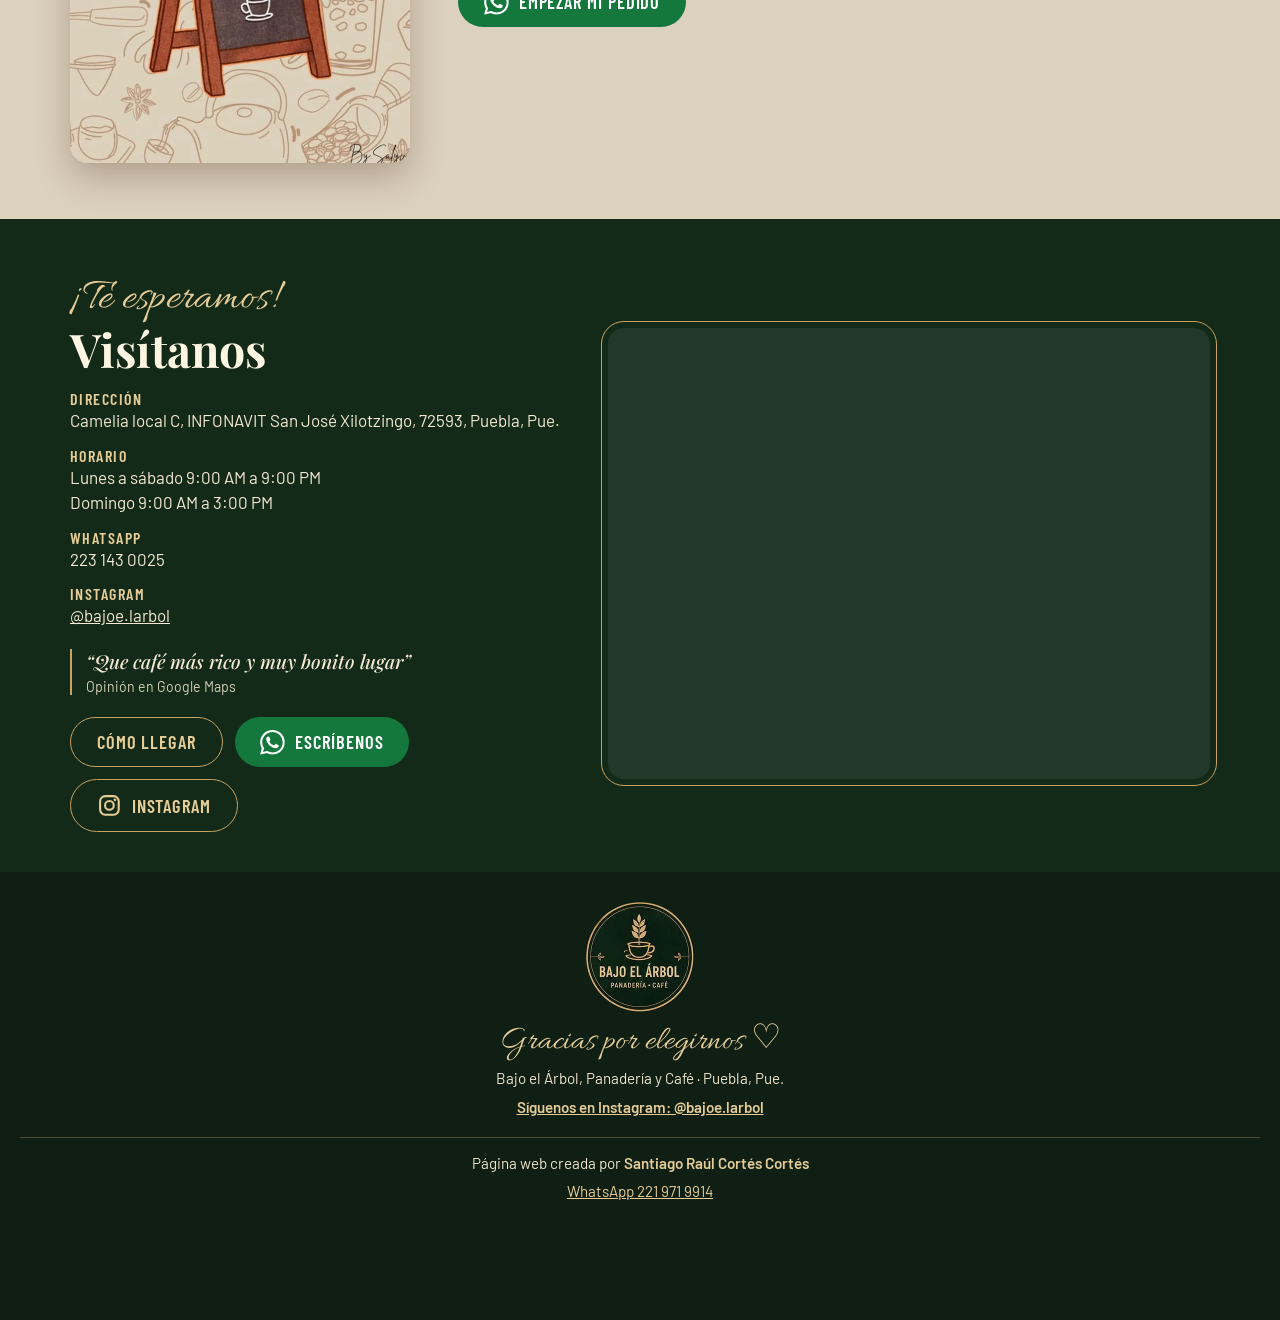
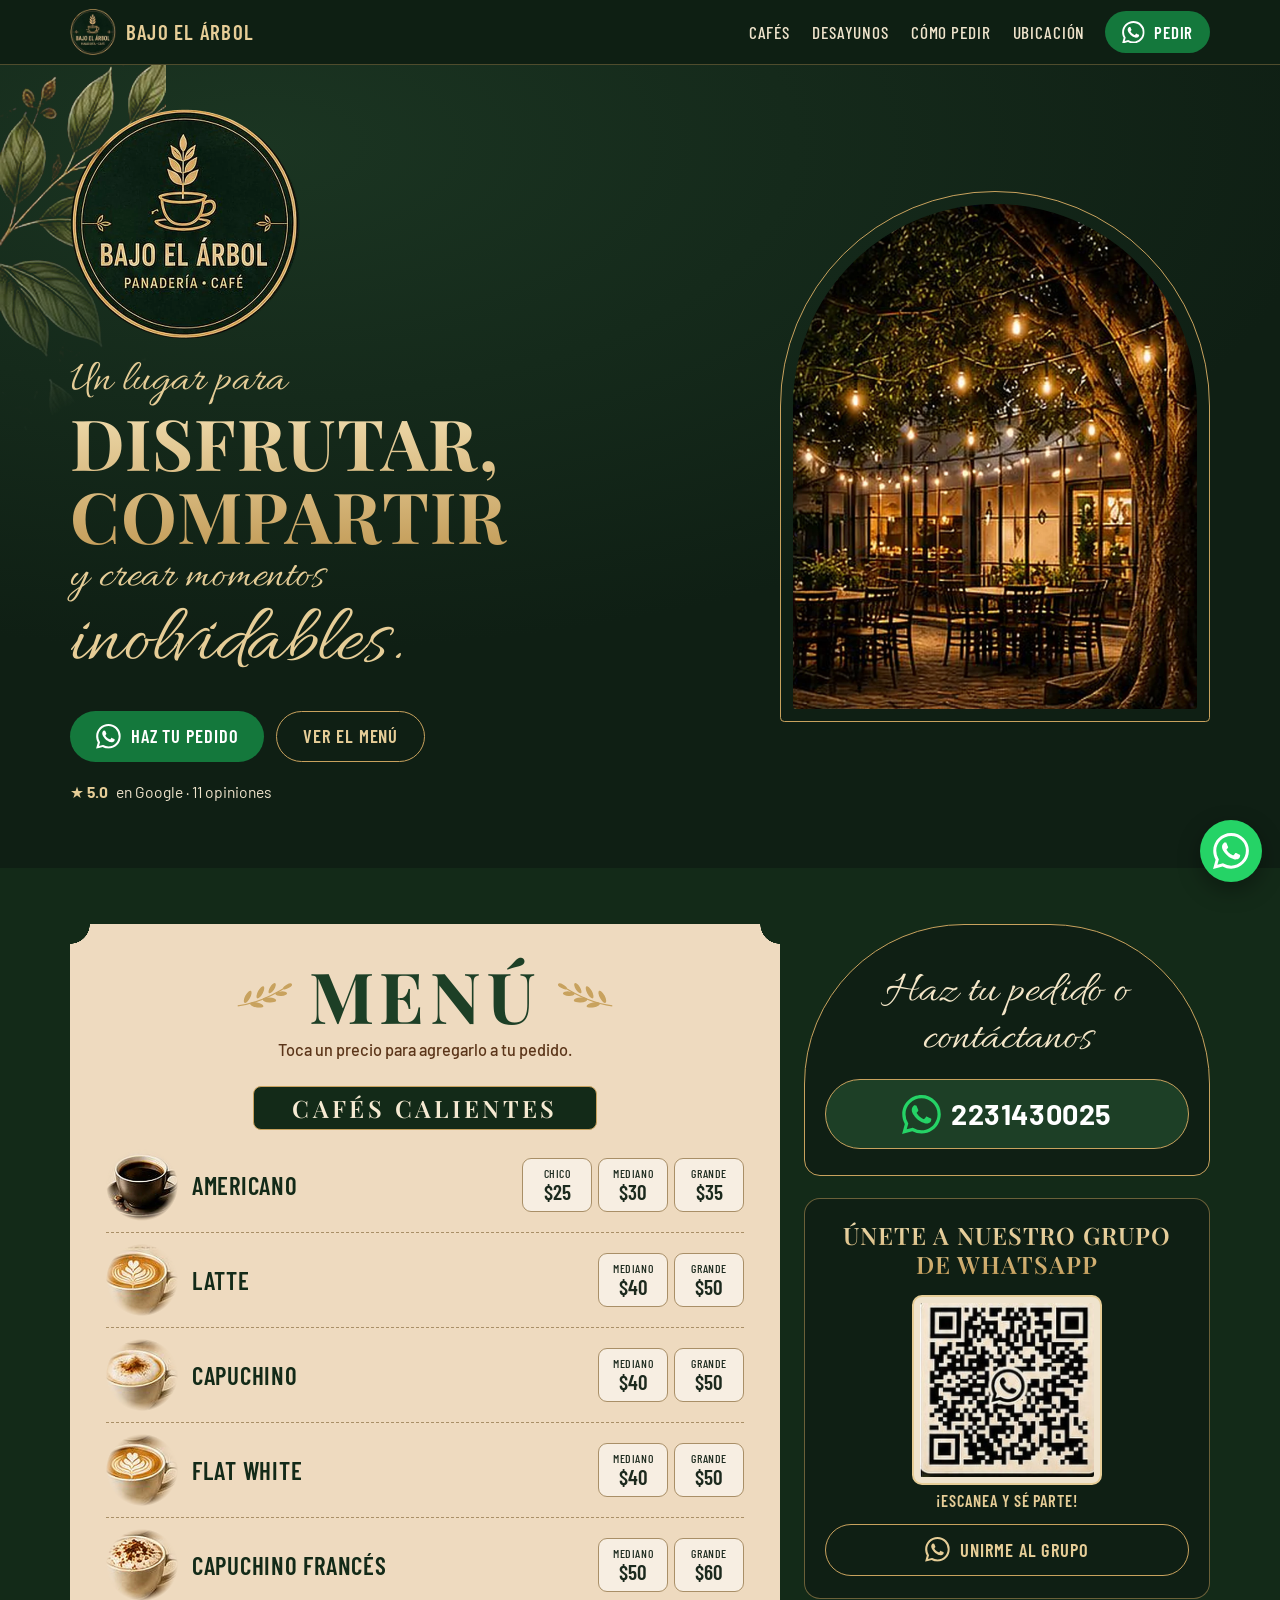
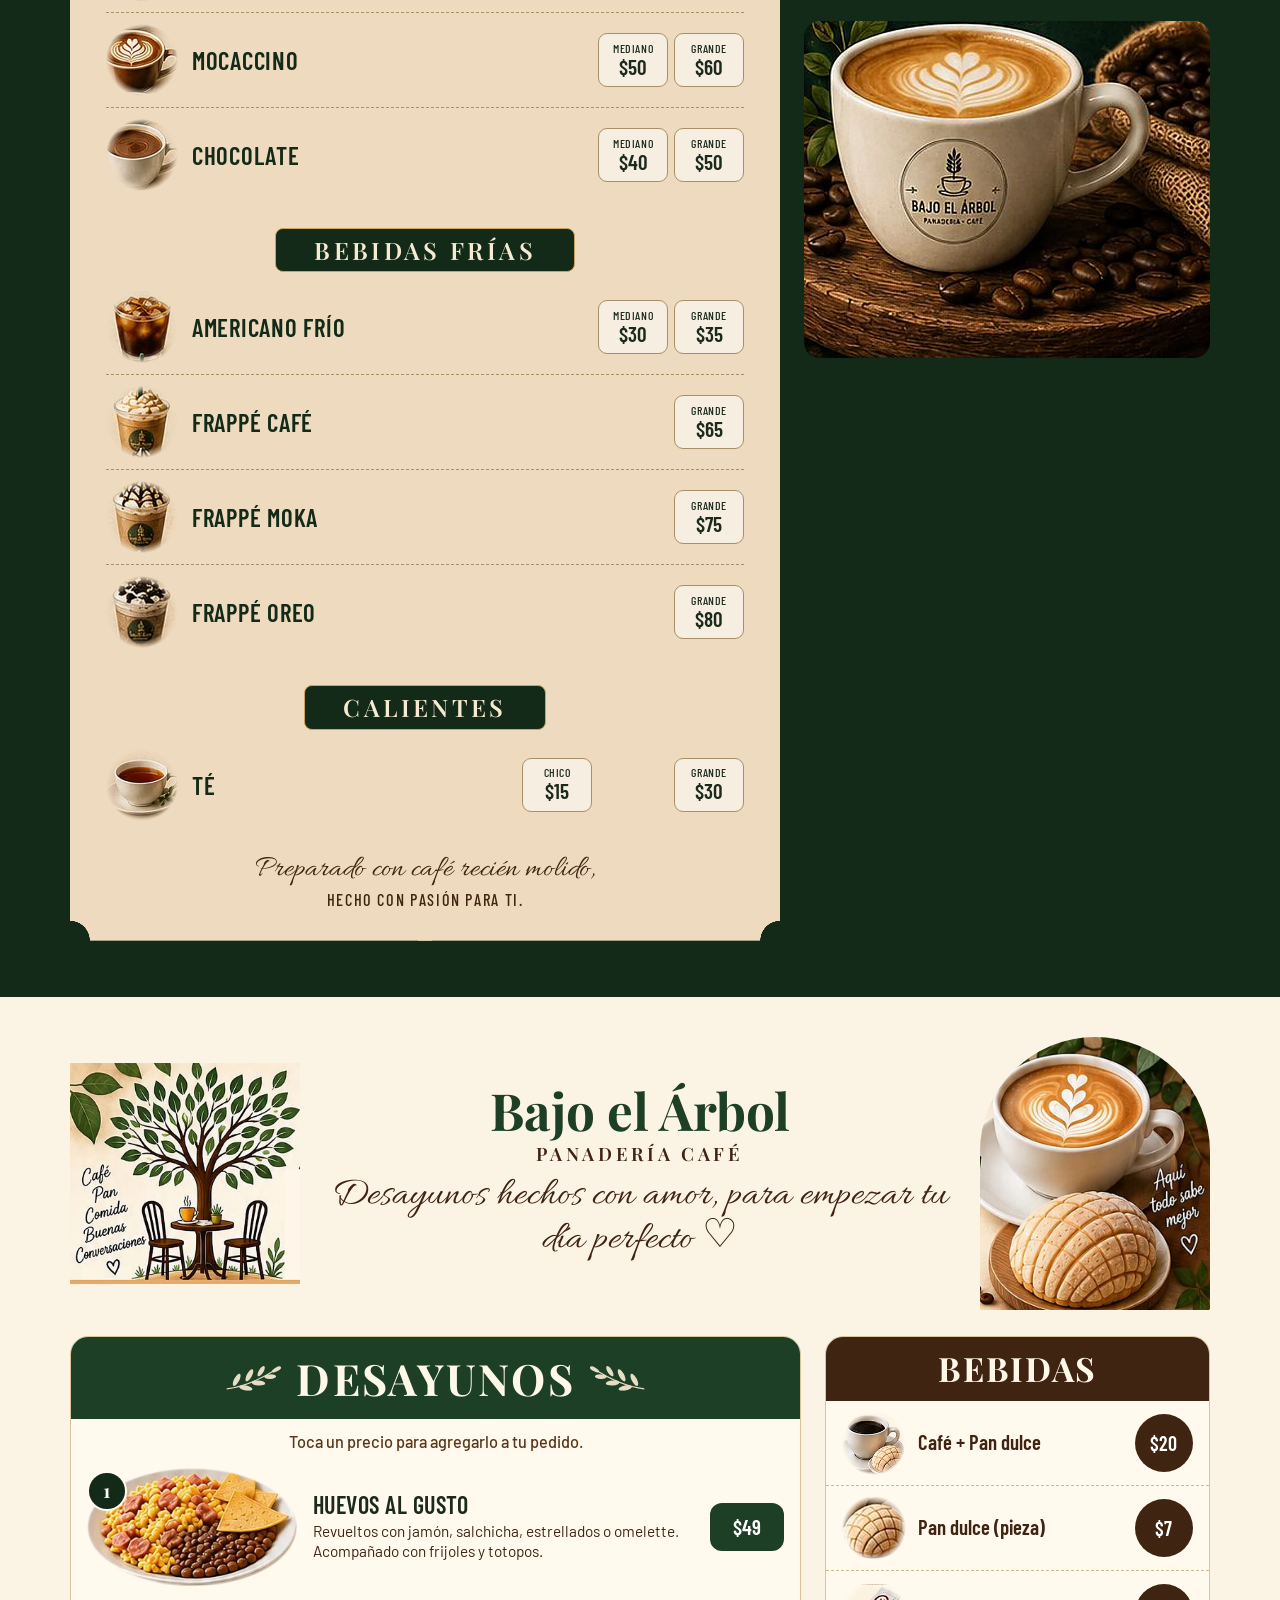
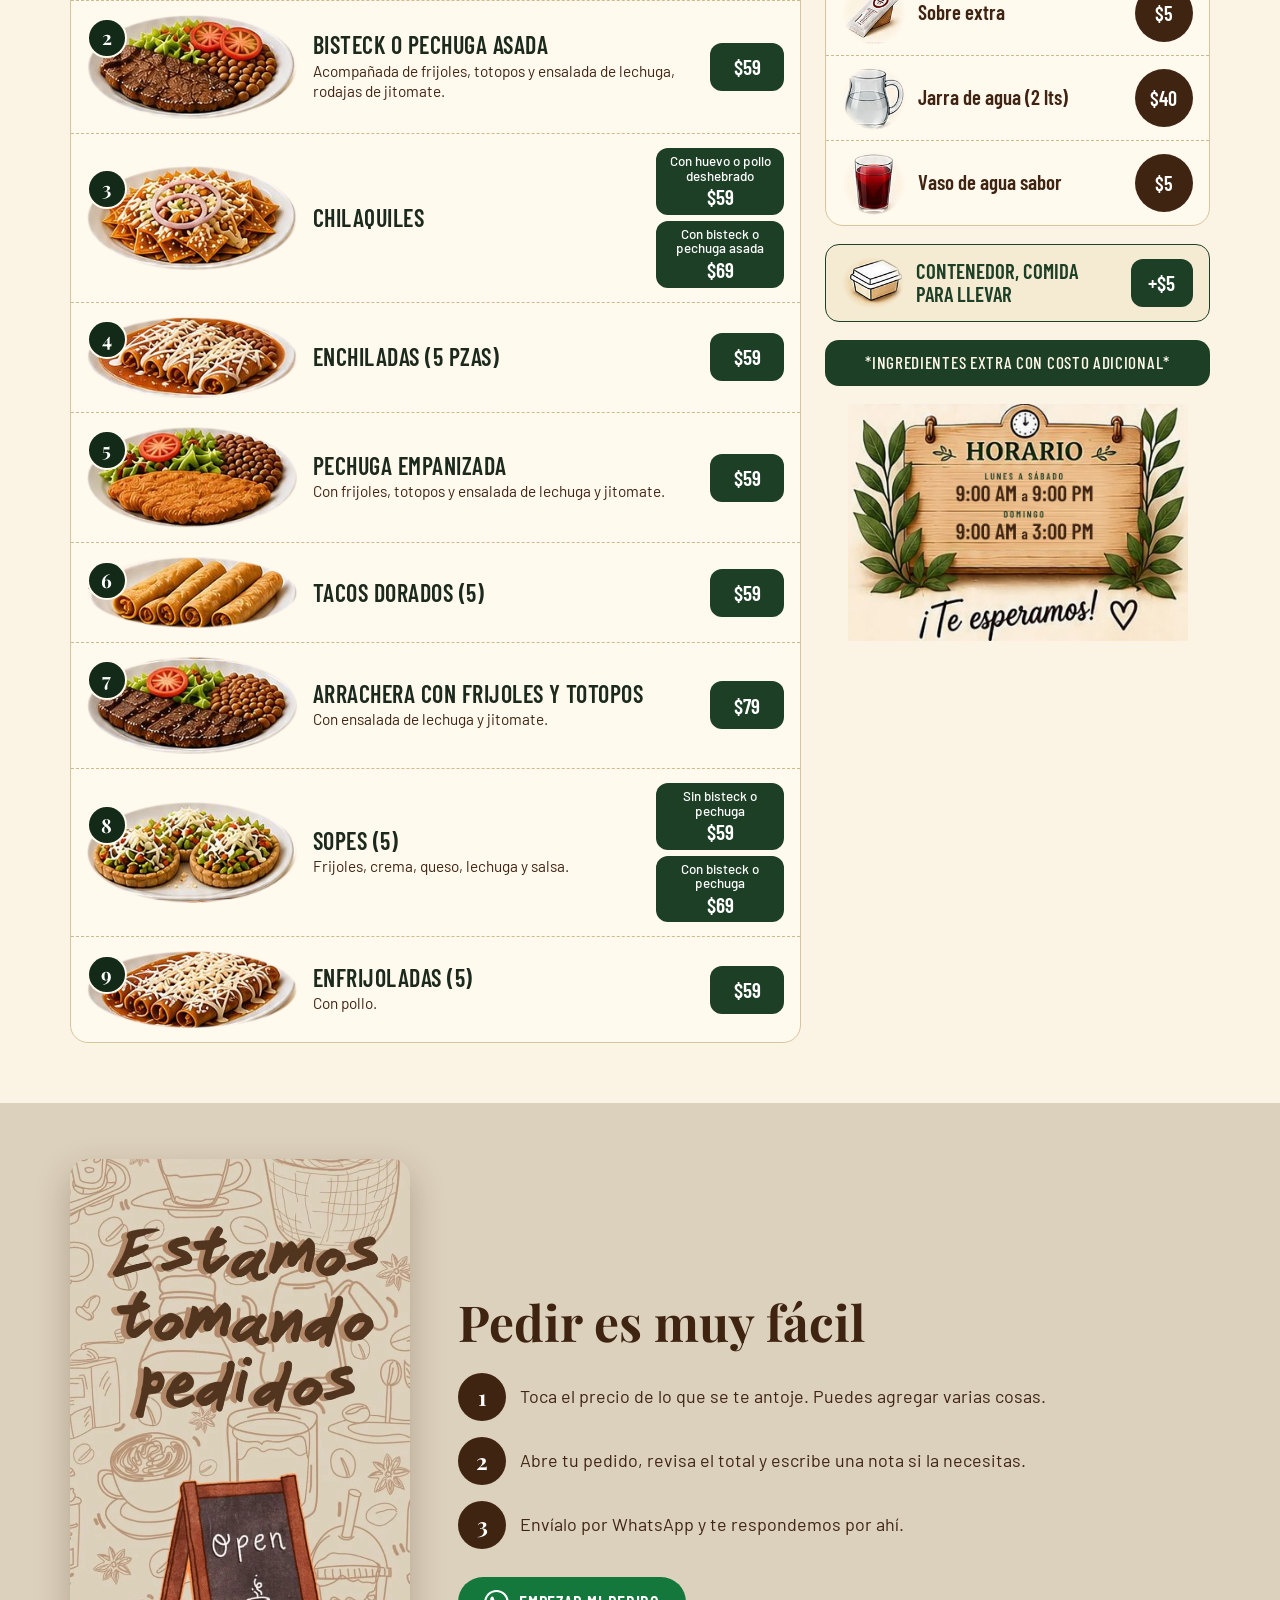
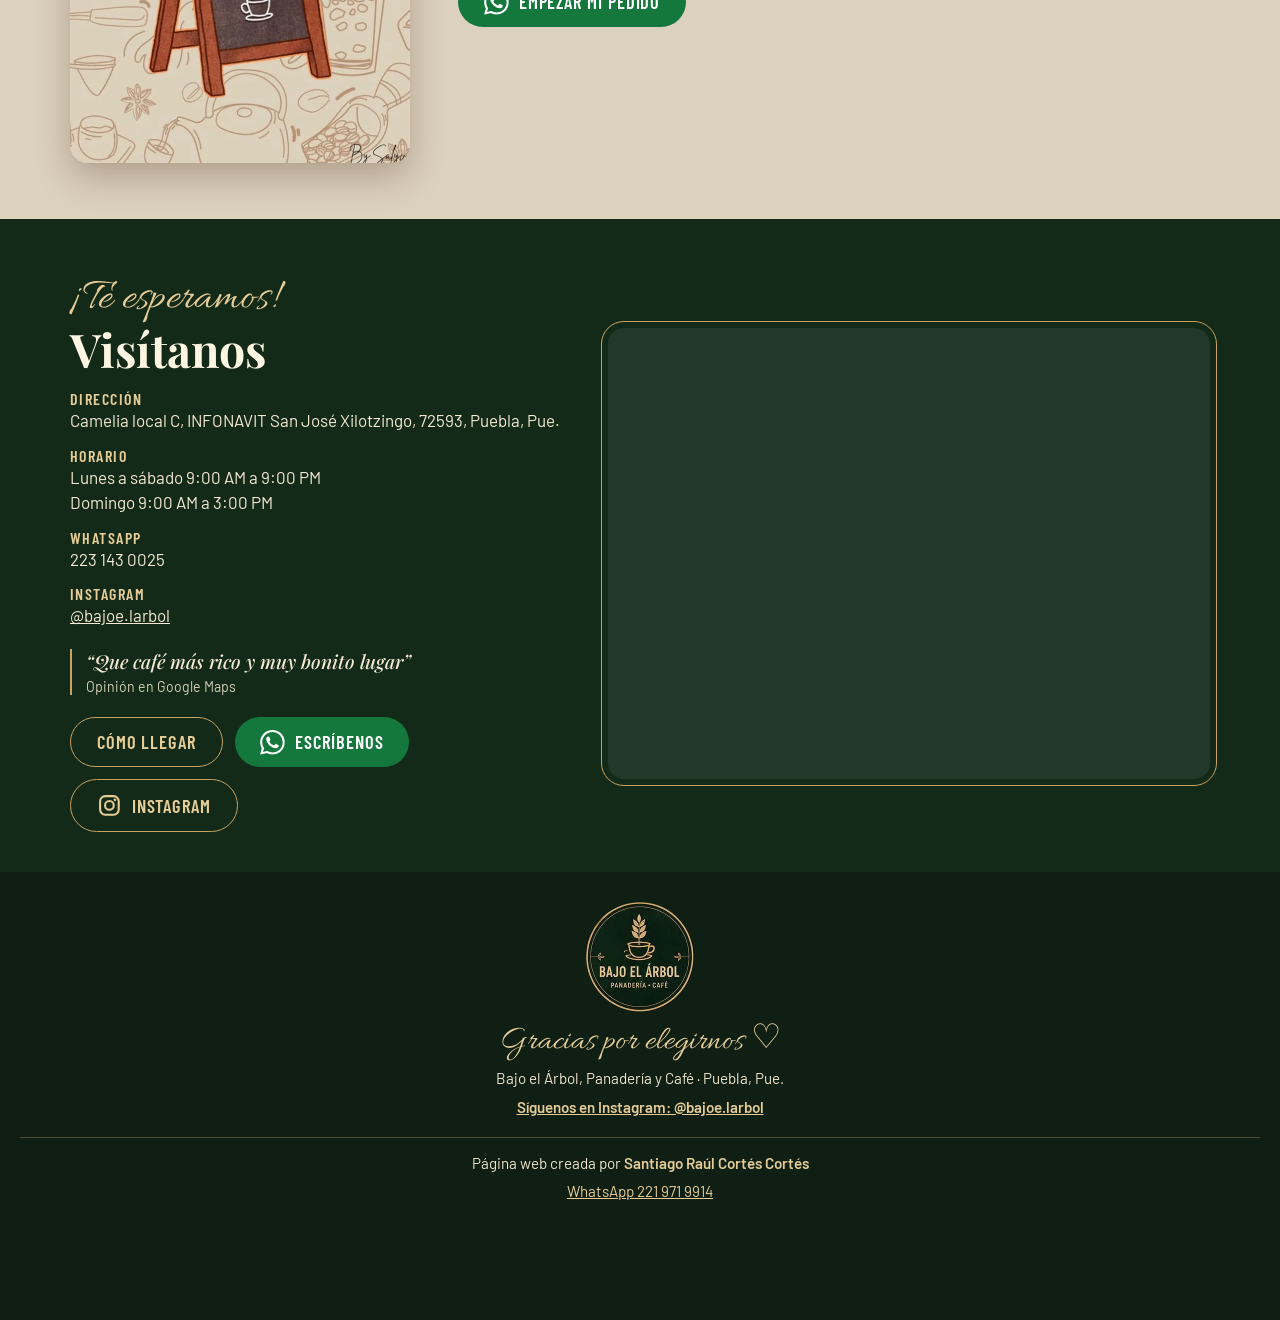
